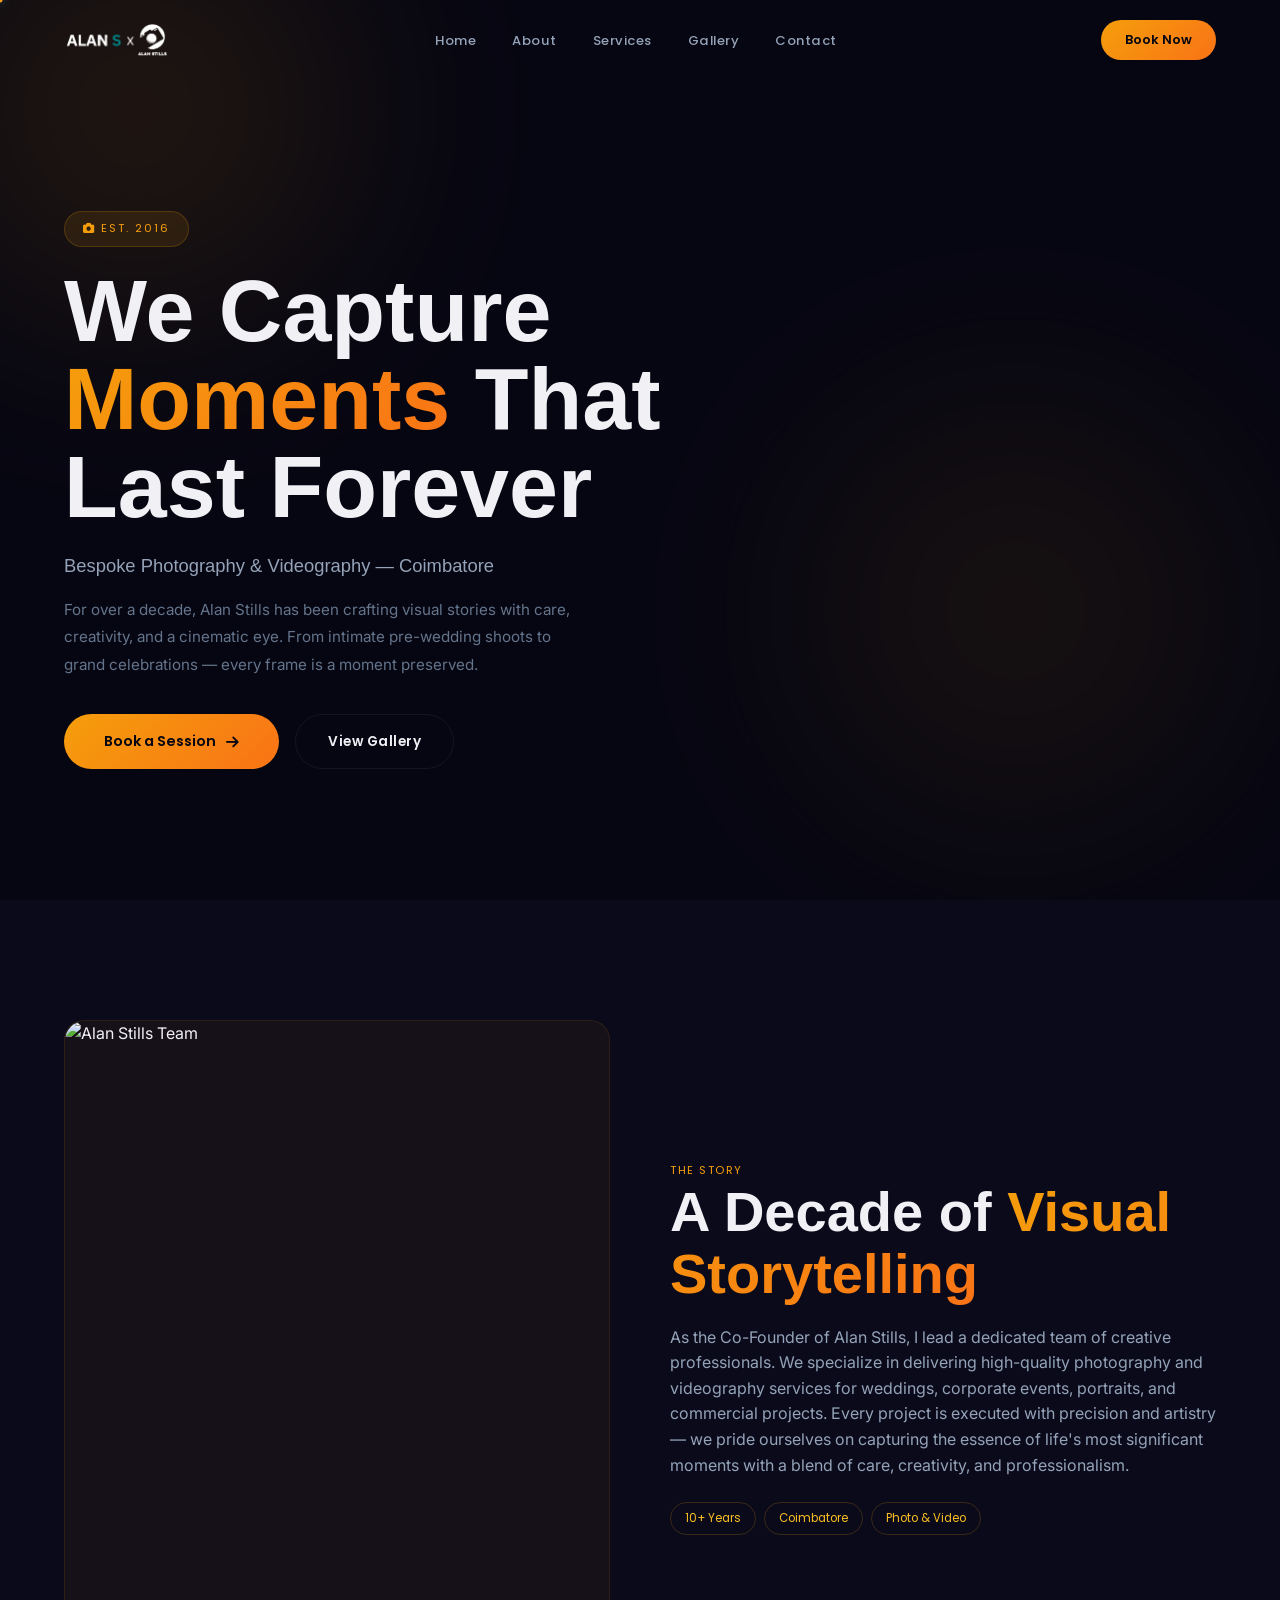
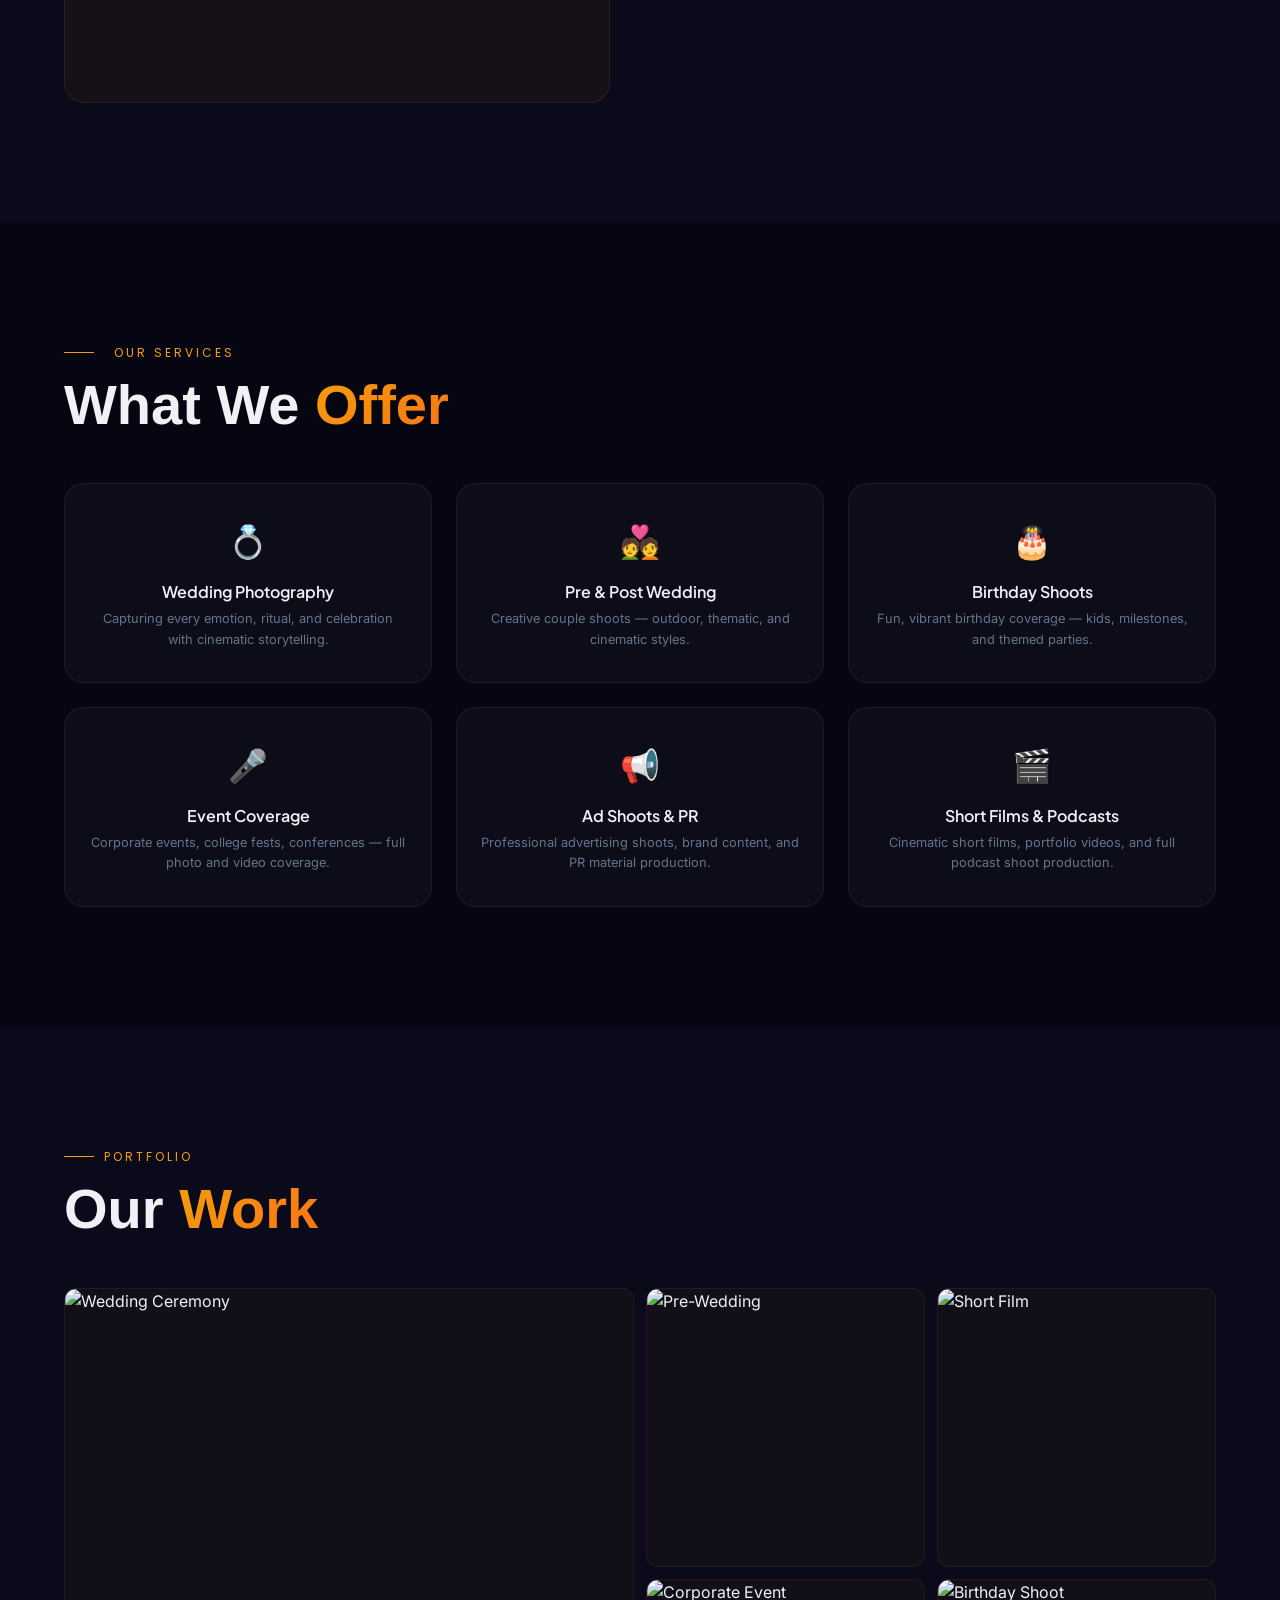
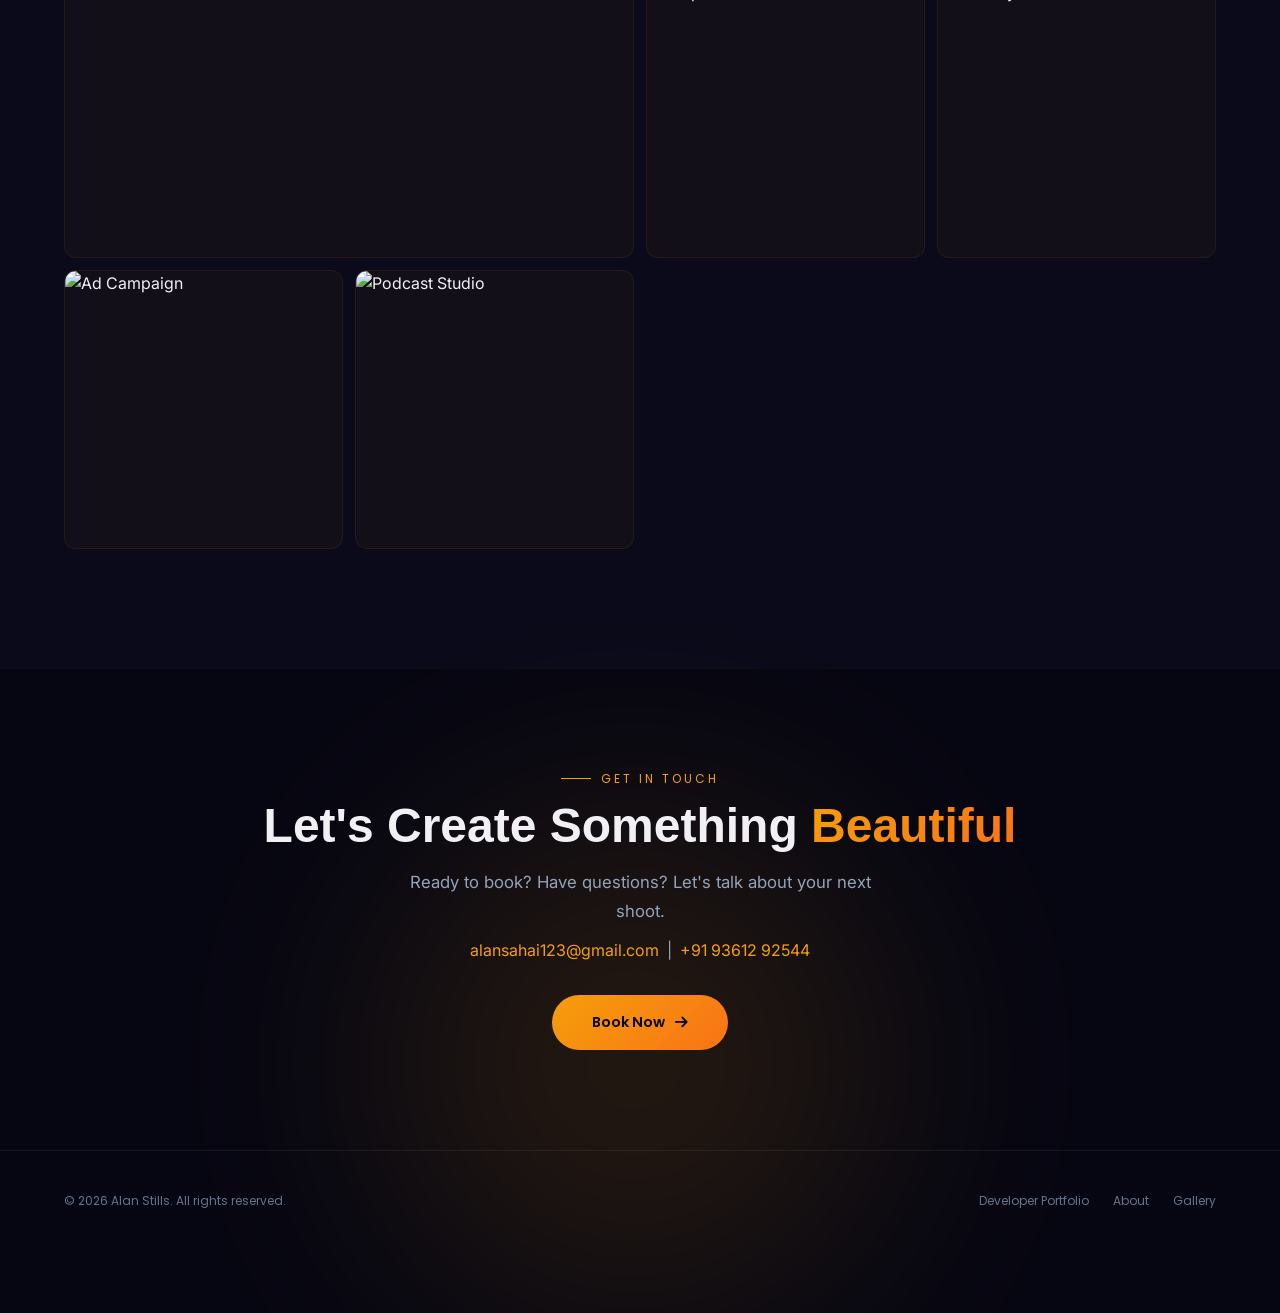
==== alanstills.html @ 4bff55bb "revamp first commit" ====
<!DOCTYPE html>
<html lang="en">

<head>
  <meta charset="UTF-8">
  <meta name="viewport" content="width=device-width, initial-scale=1.0">
  <title>Alan Stills — Photography & Videography</title>
  <meta name="description"
    content="Alan Stills — Bespoke photography and videography services. Weddings, events, commercial shoots, short films, and more.">
  <link rel="icon" href="assets/logo.png">
  <link rel="preconnect" href="https://fonts.googleapis.com">
  <link rel="preconnect" href="https://fonts.gstatic.com" crossorigin>
  <link
    href="https://fonts.googleapis.com/css2?family=Inter:wght@300;400;500;600;700&family=Poppins:wght@400;500;600;700&family=Plus+Jakarta+Sans:wght@400;500;600;700&display=swap"
    rel="stylesheet">
  <link href="https://api.fontshare.com/v2/css?f[]=clash-display@400,500,600,700&f[]=satoshi@400,500,700&display=swap"
    rel="stylesheet">
  <link rel="stylesheet" href="https://cdnjs.cloudflare.com/ajax/libs/font-awesome/6.5.1/css/all.min.css">
  <link rel="stylesheet" href="css/variables.css">
  <link rel="stylesheet" href="css/base.css">
  <link rel="stylesheet" href="css/navbar-hero.css">
  <link rel="stylesheet" href="css/sections-1.css">
  <link rel="stylesheet" href="css/sections-2.css">
  <link rel="stylesheet" href="css/responsive.css">
  <style>
    /* Alan Stills specific overrides */
    :root {
      --accent-1: #f59e0b;
      --accent-2: #f97316;
      --accent-3: #fbbf24;
      --accent-glow: rgba(245, 158, 11, 0.15);
    }

    .stills-hero {
      min-height: 100vh;
      display: flex;
      align-items: center;
      position: relative;
      overflow: hidden;
      padding-top: 80px;
    }

    .stills-hero-content {
      position: relative;
      z-index: 2;
      max-width: 700px;
    }

    .stills-hero-badge {
      font-family: var(--font-tag);
      font-size: 0.7rem;
      padding: 8px 18px;
      border-radius: var(--radius-xl);
      background: rgba(245, 158, 11, 0.1);
      color: var(--accent-warm);
      border: 1px solid rgba(245, 158, 11, 0.2);
      display: inline-block;
      margin-bottom: 20px;
      text-transform: uppercase;
      letter-spacing: 2px;
    }

    .stills-hero-title {
      font-family: var(--font-display);
      font-size: clamp(3rem, 7vw, 5.5rem);
      font-weight: 700;
      line-height: 1;
      margin-bottom: 20px;
    }

    .stills-hero-title .warm-gradient {
      background: linear-gradient(135deg, #f59e0b, #f97316);
      -webkit-background-clip: text;
      -webkit-text-fill-color: transparent;
      background-clip: text;
    }

    .stills-hero-sub {
      font-family: var(--font-heading);
      font-size: 1.15rem;
      color: var(--text-secondary);
      margin-bottom: 16px;
    }

    .stills-hero-desc {
      font-size: 0.95rem;
      color: var(--text-muted);
      max-width: 520px;
      line-height: 1.8;
      margin-bottom: 36px;
    }

    .stills-about {
      background: var(--bg-secondary);
    }

    .stills-about-grid {
      display: grid;
      grid-template-columns: 1fr 1fr;
      gap: 60px;
      align-items: center;
    }

    .stills-about-text .founder-tag {
      font-family: var(--font-tag);
      font-size: 0.7rem;
      color: var(--accent-warm);
      text-transform: uppercase;
      letter-spacing: 1.5px;
      margin-bottom: 8px;
    }

    .stills-about-img {
      aspect-ratio: 4/5;
      border-radius: var(--radius-lg);
      background: rgba(245, 158, 11, 0.05);
      border: 1px solid rgba(245, 158, 11, 0.1);
      display: flex;
      align-items: center;
      justify-content: center;
    }

    .stills-about-img .icon-placeholder {
      font-size: 4rem;
      opacity: 0.2;
    }

    .stills-services-grid {
      display: grid;
      grid-template-columns: repeat(3, 1fr);
      gap: 24px;
      margin-top: 48px;
    }

    .stills-service {
      padding: 32px 24px;
      border-radius: var(--radius-lg);
      background: var(--bg-glass);
      border: 1px solid var(--border-glass);
      text-align: center;
      transition: all var(--transition-mid);
    }

    .stills-service:hover {
      transform: translateY(-6px);
      border-color: rgba(245, 158, 11, 0.2);
      box-shadow: 0 0 30px rgba(245, 158, 11, 0.08);
    }

    .stills-service .s-icon {
      font-size: 2rem;
      margin-bottom: 16px;
    }

    .stills-service h3 {
      font-family: var(--font-subheading);
      font-size: 1rem;
      font-weight: 600;
      color: var(--text-primary);
      margin-bottom: 8px;
    }

    .stills-service p {
      font-size: 0.8rem;
      color: var(--text-muted);
      line-height: 1.6;
    }

    .stills-gallery {
      background: var(--bg-secondary);
    }

    .gallery-grid {
      display: grid;
      grid-template-columns: repeat(4, 1fr);
      gap: 12px;
      margin-top: 48px;
    }

    .gallery-item {
      aspect-ratio: 1;
      border-radius: var(--radius-md);
      background: rgba(245, 158, 11, 0.04);
      border: 1px solid rgba(245, 158, 11, 0.08);
      overflow: hidden;
      position: relative;
      cursor: pointer;
      transition: transform var(--transition-mid);
      display: flex;
      align-items: center;
      justify-content: center;
    }

    .gallery-item:hover {
      transform: scale(1.03);
    }

    .gallery-item:nth-child(1) {
      grid-column: span 2;
      grid-row: span 2;
    }

    .gallery-item .g-icon {
      font-size: 2rem;
      opacity: 0.15;
    }

    .gallery-item .g-overlay {
      position: absolute;
      inset: 0;
      background: linear-gradient(to top, rgba(0, 0, 0, 0.7), transparent);
      opacity: 0;
      transition: opacity var(--transition-mid);
      display: flex;
      align-items: flex-end;
      padding: 16px;
    }

    .gallery-item:hover .g-overlay {
      opacity: 1;
    }

    .gallery-item .g-overlay span {
      font-family: var(--font-tag);
      font-size: 0.75rem;
      color: #fff;
    }

    .stills-cta {
      text-align: center;
      padding: 100px 0;
      position: relative;
    }

    .stills-cta h2 {
      font-family: var(--font-display);
      font-size: clamp(2rem, 4vw, 3rem);
      margin-bottom: 16px;
    }

    .stills-cta p {
      max-width: 500px;
      margin: 0 auto 32px;
    }

    .btn-warm-lg {
      font-family: var(--font-tag);
      font-size: 0.9rem;
      font-weight: 600;
      padding: 16px 40px;
      background: linear-gradient(135deg, #f59e0b, #f97316);
      color: var(--bg-primary);
      border-radius: var(--radius-xl);
      display: inline-flex;
      align-items: center;
      gap: 10px;
      transition: all var(--transition-fast);
    }

    .btn-warm-lg:hover {
      transform: translateY(-3px);
      box-shadow: 0 0 40px rgba(245, 158, 11, 0.25);
      color: var(--bg-primary);
    }

    @media (max-width: 768px) {
      .stills-about-grid {
        grid-template-columns: 1fr;
      }

      .stills-services-grid {
        grid-template-columns: 1fr;
      }

      .gallery-grid {
        grid-template-columns: repeat(2, 1fr);
      }

      .gallery-item:nth-child(1) {
        grid-column: span 2;
      }
    }
  </style>
</head>

<body>
  <div class="cursor-dot" id="cursorDot"></div>
  <div class="cursor-ring" id="cursorRing"></div>

  <!-- Navbar -->
  <nav class="navbar" id="navbar">
    <div class="container">
      <a href="index.html" class="nav-logo"><img src="assets/logo.png" alt="Alan S"></a>
      <div class="nav-links" id="navLinks">
        <a href="index.html">Home</a>
        <a href="#about">About</a>
        <a href="#services">Services</a>
        <a href="#gallery">Gallery</a>
        <a href="#contact">Contact</a>
      </div>
      <a href="#contact" class="nav-cta" style="background:linear-gradient(135deg,#f59e0b,#f97316)">Book Now</a>
      <div class="nav-hamburger" id="navHamburger"><span></span><span></span><span></span></div>
    </div>
  </nav>

  <!-- Hero -->
  <section class="stills-hero">
    <div class="bg-glow bg-glow--warm" style="top:-10%;left:-5%;"></div>
    <div class="bg-glow bg-glow--warm" style="bottom:10%;right:5%;opacity:0.08;"></div>
    <div class="container">
      <div class="stills-hero-content reveal">
        <span class="stills-hero-badge"><i class="fa-solid fa-camera"></i> Est. 2016</span>
        <h1 class="stills-hero-title">We Capture <span class="warm-gradient">Moments</span> That Last Forever</h1>
        <p class="stills-hero-sub">Bespoke Photography & Videography — Coimbatore</p>
        <p class="stills-hero-desc">For over a decade, Alan Stills has been crafting visual stories with care,
          creativity, and a cinematic eye. From intimate pre-wedding shoots to grand celebrations — every frame is a
          moment preserved.</p>
        <div class="hero-btns">
          <a href="#contact" class="btn-warm-lg">Book a Session <i class="fa-solid fa-arrow-right"></i></a>
          <a href="#gallery" class="btn-outline">View Gallery</a>
        </div>
      </div>
    </div>
  </section>

  <!-- About -->
  <section class="stills-about section" id="about">
    <div class="container">
      <div class="stills-about-grid">
        <div class="reveal-left">
          <div class="stills-about-img"><img src="assets/stills-about.jpg" alt="Alan Stills Team"
              style="width:100%;height:100%;object-fit:cover;border-radius:var(--radius-lg);"></div>
        </div>
        <div class="stills-about-text reveal-right">
          <span class="founder-tag">The Story</span>
          <h2 class="section-title" style="color:var(--text-primary)">A Decade of <span
              style="background:linear-gradient(135deg,#f59e0b,#f97316);-webkit-background-clip:text;-webkit-text-fill-color:transparent;background-clip:text;">Visual
              Storytelling</span></h2>
          <p class="bio">As the Co-Founder of Alan Stills, I lead a dedicated team of creative professionals. We
            specialize in delivering high-quality photography and videography services for weddings, corporate events,
            portraits, and commercial projects. Every project is executed with precision and artistry — we pride
            ourselves on capturing the essence of life's most significant moments with a blend of care, creativity, and
            professionalism.</p>
          <div class="about-tags" style="margin-top:24px">
            <span class="about-tag" style="border-color:rgba(245,158,11,0.2);color:#fbbf24">10+ Years</span>
            <span class="about-tag" style="border-color:rgba(245,158,11,0.2);color:#fbbf24">Coimbatore</span>
            <span class="about-tag" style="border-color:rgba(245,158,11,0.2);color:#fbbf24">Photo & Video</span>
          </div>
        </div>
      </div>
    </div>
  </section>

  <!-- Services -->
  <section class="section" id="services">
    <div class="container">
      <span class="section-label reveal" style="color:#f59e0b"><span style="background:#f59e0b" class="line"></span>Our
        Services</span>
      <h2 class="section-title reveal">What We <span
          style="background:linear-gradient(135deg,#f59e0b,#f97316);-webkit-background-clip:text;-webkit-text-fill-color:transparent;background-clip:text;">Offer</span>
      </h2>
      <div class="stills-services-grid">
        <div class="stills-service reveal stagger-1">
          <div class="s-icon">💍</div>
          <h3>Wedding Photography</h3>
          <p>Capturing every emotion, ritual, and celebration with cinematic storytelling.</p>
        </div>
        <div class="stills-service reveal stagger-2">
          <div class="s-icon">💑</div>
          <h3>Pre & Post Wedding</h3>
          <p>Creative couple shoots — outdoor, thematic, and cinematic styles.</p>
        </div>
        <div class="stills-service reveal stagger-3">
          <div class="s-icon">🎂</div>
          <h3>Birthday Shoots</h3>
          <p>Fun, vibrant birthday coverage — kids, milestones, and themed parties.</p>
        </div>
        <div class="stills-service reveal stagger-4">
          <div class="s-icon">🎤</div>
          <h3>Event Coverage</h3>
          <p>Corporate events, college fests, conferences — full photo and video coverage.</p>
        </div>
        <div class="stills-service reveal stagger-5">
          <div class="s-icon">📢</div>
          <h3>Ad Shoots & PR</h3>
          <p>Professional advertising shoots, brand content, and PR material production.</p>
        </div>
        <div class="stills-service reveal stagger-6">
          <div class="s-icon">🎬</div>
          <h3>Short Films & Podcasts</h3>
          <p>Cinematic short films, portfolio videos, and full podcast shoot production.</p>
        </div>
      </div>
    </div>
  </section>

  <!-- Gallery -->
  <section class="stills-gallery section" id="gallery">
    <div class="container">
      <span class="section-label reveal" style="color:#f59e0b">Portfolio</span>
      <h2 class="section-title reveal">Our <span
          style="background:linear-gradient(135deg,#f59e0b,#f97316);-webkit-background-clip:text;-webkit-text-fill-color:transparent;background-clip:text;">Work</span>
      </h2>
      <div class="gallery-grid">
        <div class="gallery-item reveal-scale stagger-1"><img src="assets/gallery-1.jpg" alt="Wedding Ceremony"
            style="width:100%;height:100%;object-fit:cover;">
          <div class="g-overlay"><span>Wedding Ceremony</span></div>
        </div>
        <div class="gallery-item reveal-scale stagger-2"><img src="assets/gallery-2.jpg" alt="Pre-Wedding"
            style="width:100%;height:100%;object-fit:cover;">
          <div class="g-overlay"><span>Pre-Wedding</span></div>
        </div>
        <div class="gallery-item reveal-scale stagger-3"><img src="assets/gallery-3.jpg" alt="Short Film"
            style="width:100%;height:100%;object-fit:cover;">
          <div class="g-overlay"><span>Short Film</span></div>
        </div>
        <div class="gallery-item reveal-scale stagger-4"><img src="assets/gallery-4.jpg" alt="Corporate Event"
            style="width:100%;height:100%;object-fit:cover;">
          <div class="g-overlay"><span>Corporate Event</span></div>
        </div>
        <div class="gallery-item reveal-scale stagger-5"><img src="assets/gallery-5.jpg" alt="Birthday Shoot"
            style="width:100%;height:100%;object-fit:cover;">
          <div class="g-overlay"><span>Birthday Shoot</span></div>
        </div>
        <div class="gallery-item reveal-scale stagger-1"><img src="assets/gallery-6.jpg" alt="Ad Campaign"
            style="width:100%;height:100%;object-fit:cover;">
          <div class="g-overlay"><span>Ad Campaign</span></div>
        </div>
        <div class="gallery-item reveal-scale stagger-2"><img src="assets/gallery-7.jpg" alt="Podcast Studio"
            style="width:100%;height:100%;object-fit:cover;">
          <div class="g-overlay"><span>Podcast Studio</span></div>
        </div>
      </div>
    </div>
  </section>

  <!-- Contact / CTA -->
  <section class="stills-cta section" id="contact">
    <div class="bg-glow bg-glow--warm" style="top:30%;left:30%;width:500px;height:500px;"></div>
    <div class="container">
      <span class="section-label reveal" style="color:#f59e0b;justify-content:center">Get In Touch</span>
      <h2 class="reveal" style="color:var(--text-primary)">Let's Create Something <span
          style="background:linear-gradient(135deg,#f59e0b,#f97316);-webkit-background-clip:text;-webkit-text-fill-color:transparent;background-clip:text;">Beautiful</span>
      </h2>
      <p class="section-subtitle reveal" style="margin:0 auto 12px;text-align:center">Ready to book? Have questions?
        Let's talk about your next shoot.</p>
      <p class="reveal" style="margin-bottom:32px;text-align:center"><a href="mailto:alansahai123@gmail.com"
          style="color:#f59e0b">alansahai123@gmail.com</a> &nbsp;|&nbsp; <a href="tel:+919361292544"
          style="color:#f59e0b">+91 93612 92544</a></p>
      <div class="reveal"><a href="mailto:alansahai123@gmail.com" class="btn-warm-lg">Book Now <i
            class="fa-solid fa-arrow-right"></i></a></div>
    </div>
  </section>

  <!-- Footer -->
  <footer class="footer">
    <div class="container">
      <p>&copy; 2026 Alan Stills. All rights reserved.</p>
      <div class="footer-links">
        <a href="index.html">Developer Portfolio</a>
        <a href="#about">About</a>
        <a href="#gallery">Gallery</a>
      </div>
    </div>
  </footer>

  <script src="js/main.js"></script>
</body>

</html>
---- css/variables.css ----
/* ===== DESIGN TOKENS ===== */
:root {
  --bg-primary: #060612;
  --bg-secondary: #0a0a1a;
  --bg-card: rgba(15, 15, 35, 0.6);
  --bg-glass: rgba(255, 255, 255, 0.03);
  --border-glass: rgba(255, 255, 255, 0.06);
  --accent-1: #38bdf8;
  --accent-2: #0ea5e9;
  --accent-3: #7dd3fc;
  --accent-glow: rgba(56, 189, 248, 0.15);
  --accent-warm: #f59e0b;
  --accent-warm-2: #f97316;
  --text-primary: #f0f0f5;
  --text-secondary: #94a3b8;
  --text-muted: #64748b;
  --font-display: 'Clash Display', sans-serif;
  --font-heading: 'Satoshi', sans-serif;
  --font-subheading: 'Plus Jakarta Sans', sans-serif;
  --font-body: 'Inter', sans-serif;
  --font-tag: 'Poppins', sans-serif;
  --font-accent: 'Aktiv Grotesk', sans-serif;
  --ease-out-expo: cubic-bezier(0.16, 1, 0.3, 1);
  --ease-spring: cubic-bezier(0.34, 1.56, 0.64, 1);
  --transition-fast: 0.2s var(--ease-out-expo);
  --transition-mid: 0.4s var(--ease-out-expo);
  --transition-slow: 0.7s var(--ease-out-expo);
  --radius-sm: 8px;
  --radius-md: 12px;
  --radius-lg: 20px;
  --radius-xl: 28px;
  --shadow-glow: 0 0 30px rgba(56, 189, 248, 0.1);
  --shadow-card: 0 8px 32px rgba(0, 0, 0, 0.3);
}
---- css/base.css ----
/* ===== RESET & BASE ===== */
*,
*::before,
*::after {
    margin: 0;
    padding: 0;
    box-sizing: border-box;
}

html {
    scroll-behavior: smooth;
    font-size: 16px;
    -webkit-font-smoothing: antialiased;
    -moz-osx-font-smoothing: grayscale;
}

body {
    font-family: var(--font-body);
    background: var(--bg-primary);
    color: var(--text-primary);
    line-height: 1.6;
    overflow-x: hidden;
}

a {
    text-decoration: none;
    color: inherit;
    transition: color var(--transition-fast);
}

a:hover {
    color: var(--accent-1);
}

ul,
ol {
    list-style: none;
}

img {
    max-width: 100%;
    display: block;
}

button {
    cursor: pointer;
    border: none;
    background: none;
    font-family: inherit;
    color: inherit;
}

h1,
h2,
h3,
h4,
h5,
h6 {
    line-height: 1.1;
    font-weight: 700;
}

h1 {
    font-family: var(--font-display);
}

h2 {
    font-family: var(--font-heading);
}

h3,
h4 {
    font-family: var(--font-subheading);
}

p {
    font-family: var(--font-body);
    color: var(--text-secondary);
}

::selection {
    background: var(--accent-1);
    color: var(--bg-primary);
}

::-webkit-scrollbar {
    width: 6px;
}

::-webkit-scrollbar-track {
    background: var(--bg-primary);
}

::-webkit-scrollbar-thumb {
    background: var(--accent-2);
    border-radius: 3px;
}

/* ===== UTILITY ===== */
.container {
    width: 90%;
    max-width: 1280px;
    margin: 0 auto;
}

.section {
    padding: 120px 0;
    position: relative;
}

.section-label {
    font-family: var(--font-tag);
    font-size: 0.75rem;
    text-transform: uppercase;
    letter-spacing: 3px;
    color: var(--accent-1);
    margin-bottom: 12px;
    display: flex;
    align-items: center;
    gap: 10px;
}

.section-label::before {
    content: '';
    width: 30px;
    height: 1px;
    background: var(--accent-1);
}

.section-title {
    font-family: var(--font-display);
    font-size: clamp(2rem, 5vw, 3.5rem);
    color: var(--text-primary);
    margin-bottom: 20px;
}

.section-subtitle {
    font-family: var(--font-body);
    font-size: 1.05rem;
    color: var(--text-secondary);
    max-width: 560px;
    line-height: 1.7;
}

.glass {
    background: var(--bg-glass);
    border: 1px solid var(--border-glass);
    backdrop-filter: blur(12px);
    -webkit-backdrop-filter: blur(12px);
    border-radius: var(--radius-lg);
}

.gradient-text {
    background: linear-gradient(135deg, var(--accent-1), var(--accent-3));
    -webkit-background-clip: text;
    -webkit-text-fill-color: transparent;
    background-clip: text;
}

.btn-primary {
    font-family: var(--font-tag);
    font-size: 0.85rem;
    font-weight: 600;
    padding: 14px 32px;
    background: linear-gradient(135deg, var(--accent-2), var(--accent-1));
    color: var(--bg-primary);
    border-radius: var(--radius-xl);
    letter-spacing: 0.5px;
    transition: transform var(--transition-fast), box-shadow var(--transition-fast);
    display: inline-flex;
    align-items: center;
    gap: 8px;
}

.btn-primary:hover {
    transform: translateY(-2px);
    box-shadow: var(--shadow-glow);
    color: var(--bg-primary);
}

.btn-outline {
    font-family: var(--font-tag);
    font-size: 0.85rem;
    font-weight: 600;
    padding: 14px 32px;
    border: 1px solid var(--border-glass);
    color: var(--text-primary);
    border-radius: var(--radius-xl);
    letter-spacing: 0.5px;
    transition: all var(--transition-fast);
    display: inline-flex;
    align-items: center;
    gap: 8px;
}

.btn-outline:hover {
    border-color: var(--accent-1);
    color: var(--accent-1);
    transform: translateY(-2px);
}

/* ===== REVEAL ANIMATIONS ===== */
.reveal {
    opacity: 0;
    transform: translateY(40px);
    transition: opacity 0.8s var(--ease-out-expo), transform 0.8s var(--ease-out-expo);
}

.reveal.active {
    opacity: 1;
    transform: translateY(0);
}

.reveal-left {
    opacity: 0;
    transform: translateX(-40px);
    transition: opacity 0.8s var(--ease-out-expo), transform 0.8s var(--ease-out-expo);
}

.reveal-left.active {
    opacity: 1;
    transform: translateX(0);
}

.reveal-right {
    opacity: 0;
    transform: translateX(40px);
    transition: opacity 0.8s var(--ease-out-expo), transform 0.8s var(--ease-out-expo);
}

.reveal-right.active {
    opacity: 1;
    transform: translateX(0);
}

.reveal-scale {
    opacity: 0;
    transform: scale(0.9);
    transition: opacity 0.8s var(--ease-out-expo), transform 0.8s var(--ease-out-expo);
}

.reveal-scale.active {
    opacity: 1;
    transform: scale(1);
}

.stagger-1 {
    transition-delay: 0.1s;
}

.stagger-2 {
    transition-delay: 0.2s;
}

.stagger-3 {
    transition-delay: 0.3s;
}

.stagger-4 {
    transition-delay: 0.4s;
}

.stagger-5 {
    transition-delay: 0.5s;
}

.stagger-6 {
    transition-delay: 0.6s;
}

/* ===== AMBIENT BG ===== */
.bg-glow {
    position: absolute;
    width: 400px;
    height: 400px;
    border-radius: 50%;
    filter: blur(120px);
    opacity: 0.12;
    pointer-events: none;
    z-index: 0;
}

.bg-glow--blue {
    background: var(--accent-1);
}

.bg-glow--purple {
    background: #8b5cf6;
}

.bg-glow--warm {
    background: var(--accent-warm);
}
---- css/navbar-hero.css ----
/* ===== NAVBAR ===== */
.navbar {
    position: fixed;
    top: 0;
    left: 0;
    width: 100%;
    z-index: 1000;
    padding: 20px 0;
    transition: all var(--transition-mid);
}

.navbar.scrolled {
    padding: 12px 0;
    background: rgba(6, 6, 18, 0.85);
    backdrop-filter: blur(20px);
    border-bottom: 1px solid var(--border-glass);
}

.navbar .container {
    display: flex;
    align-items: center;
    justify-content: space-between;
}

.nav-logo img {
    height: 36px;
    transition: transform var(--transition-fast);
}

.nav-logo:hover img {
    transform: scale(1.05);
}

.nav-links {
    display: flex;
    align-items: center;
    gap: 36px;
}

.nav-links a {
    font-family: var(--font-tag);
    font-size: 0.82rem;
    font-weight: 500;
    letter-spacing: 0.5px;
    color: var(--text-secondary);
    transition: color var(--transition-fast);
    position: relative;
}

.nav-links a::after {
    content: '';
    position: absolute;
    bottom: -4px;
    left: 0;
    width: 0;
    height: 2px;
    background: var(--accent-1);
    border-radius: 1px;
    transition: width var(--transition-mid);
}

.nav-links a:hover,
.nav-links a.active {
    color: var(--text-primary);
}

.nav-links a:hover::after,
.nav-links a.active::after {
    width: 100%;
}

.nav-cta {
    font-family: var(--font-tag);
    font-size: 0.8rem;
    font-weight: 600;
    padding: 10px 24px;
    background: linear-gradient(135deg, var(--accent-2), var(--accent-1));
    color: var(--bg-primary);
    border-radius: var(--radius-xl);
    transition: transform var(--transition-fast), box-shadow var(--transition-fast);
}

.nav-cta:hover {
    transform: translateY(-2px);
    box-shadow: var(--shadow-glow);
    color: var(--bg-primary);
}

.nav-hamburger {
    display: none;
    flex-direction: column;
    gap: 5px;
    cursor: pointer;
    z-index: 1001;
}

.nav-hamburger span {
    width: 24px;
    height: 2px;
    background: var(--text-primary);
    border-radius: 2px;
    transition: all var(--transition-fast);
}

.nav-hamburger.active span:nth-child(1) {
    transform: rotate(45deg) translate(5px, 5px);
}

.nav-hamburger.active span:nth-child(2) {
    opacity: 0;
}

.nav-hamburger.active span:nth-child(3) {
    transform: rotate(-45deg) translate(5px, -5px);
}

/* ===== HERO ===== */
.hero {
    min-height: 100vh;
    display: flex;
    align-items: center;
    position: relative;
    overflow: hidden;
    padding-top: 80px;
}

.hero-content {
    position: relative;
    z-index: 2;
    max-width: 800px;
}

.hero-greeting {
    font-family: var(--font-tag);
    font-size: 0.85rem;
    font-weight: 500;
    color: var(--accent-1);
    letter-spacing: 2px;
    text-transform: uppercase;
    margin-bottom: 16px;
    display: flex;
    align-items: center;
    gap: 10px;
}

.hero-greeting .line {
    width: 40px;
    height: 1px;
    background: var(--accent-1);
}

.hero-name {
    font-family: var(--font-display);
    font-size: clamp(3rem, 8vw, 6rem);
    font-weight: 700;
    line-height: 1;
    margin-bottom: 8px;
    letter-spacing: -2px;
}

.hero-name .first {
    color: var(--text-primary);
}

.hero-name .last {
    background: linear-gradient(135deg, var(--accent-1), var(--accent-3));
    -webkit-background-clip: text;
    -webkit-text-fill-color: transparent;
    background-clip: text;
}

.hero-roles {
    font-family: var(--font-heading);
    font-size: clamp(1.1rem, 2.5vw, 1.5rem);
    color: var(--text-secondary);
    margin-bottom: 24px;
    min-height: 40px;
}

.hero-roles .typed-cursor {
    color: var(--accent-1);
}

.hero-desc {
    font-family: var(--font-body);
    font-size: 1rem;
    color: var(--text-muted);
    max-width: 520px;
    line-height: 1.8;
    margin-bottom: 36px;
}

.hero-btns {
    display: flex;
    gap: 16px;
    flex-wrap: wrap;
}

.hero-stats {
    display: flex;
    gap: 48px;
    margin-top: 60px;
}

.hero-stat {
    text-align: left;
}

.hero-stat-num {
    font-family: var(--font-display);
    font-size: 2.2rem;
    font-weight: 700;
    color: var(--accent-1);
}

.hero-stat-label {
    font-family: var(--font-tag);
    font-size: 0.72rem;
    color: var(--text-muted);
    text-transform: uppercase;
    letter-spacing: 1.5px;
    margin-top: 4px;
}

.hero-visual {
    position: absolute;
    right: -5%;
    top: 50%;
    transform: translateY(-50%);
    width: 500px;
    height: 500px;
    z-index: 1;
}

.hero-shape {
    position: absolute;
    border-radius: 50%;
    border: 1px solid var(--border-glass);
}

.hero-shape-1 {
    width: 400px;
    height: 400px;
    top: 50px;
    left: 50px;
    animation: float 8s ease-in-out infinite;
}

.hero-shape-2 {
    width: 300px;
    height: 300px;
    top: 100px;
    left: 100px;
    animation: float 6s ease-in-out infinite reverse;
    border-color: rgba(56, 189, 248, 0.1);
}

.hero-shape-3 {
    width: 200px;
    height: 200px;
    top: 150px;
    left: 150px;
    background: var(--accent-glow);
    animation: pulse-glow 4s ease-in-out infinite;
}

.hero-dot {
    position: absolute;
    width: 6px;
    height: 6px;
    border-radius: 50%;
    background: var(--accent-1);
}

.hero-dot:nth-child(4) {
    top: 20%;
    left: 10%;
    animation: float 5s ease-in-out infinite;
}

.hero-dot:nth-child(5) {
    top: 70%;
    left: 80%;
    animation: float 7s ease-in-out infinite 1s;
}

.hero-dot:nth-child(6) {
    top: 40%;
    left: 90%;
    animation: float 6s ease-in-out infinite 0.5s;
}

.hero-scroll {
    position: absolute;
    bottom: 40px;
    left: 50%;
    transform: translateX(-50%);
    display: flex;
    flex-direction: column;
    align-items: center;
    gap: 8px;
    z-index: 2;
}

.hero-scroll span {
    font-family: var(--font-tag);
    font-size: 0.7rem;
    color: var(--text-muted);
    letter-spacing: 2px;
    text-transform: uppercase;
}

.hero-scroll-line {
    width: 1px;
    height: 40px;
    background: linear-gradient(to bottom, var(--accent-1), transparent);
    animation: scroll-line 2s ease-in-out infinite;
}

@keyframes float {

    0%,
    100% {
        transform: translateY(0);
    }

    50% {
        transform: translateY(-20px);
    }
}

@keyframes pulse-glow {

    0%,
    100% {
        opacity: 0.3;
        transform: scale(1);
    }

    50% {
        opacity: 0.6;
        transform: scale(1.05);
    }
}

@keyframes scroll-line {
    0% {
        opacity: 0;
        transform: scaleY(0);
        transform-origin: top;
    }

    50% {
        opacity: 1;
        transform: scaleY(1);
        transform-origin: top;
    }

    51% {
        transform-origin: bottom;
    }

    100% {
        opacity: 0;
        transform: scaleY(0);
        transform-origin: bottom;
    }
}
---- css/sections-1.css ----
/* ===== ABOUT ===== */
.about { background: var(--bg-secondary); }
.about-grid { display: grid; grid-template-columns: 1fr 1fr; gap: 60px; align-items: center; }
.about-image { position: relative; }
.about-image-wrapper { position: relative; width: 100%; aspect-ratio: 4/5; border-radius: var(--radius-lg); overflow: hidden; background: linear-gradient(135deg, var(--accent-glow), transparent); border: 1px solid var(--border-glass); display: flex; align-items: center; justify-content: center; }
.about-image-wrapper .abstract-bg { width: 100%; height: 100%; background: radial-gradient(circle at 30% 40%, rgba(56,189,248,0.15), transparent 50%), radial-gradient(circle at 70% 60%, rgba(139,92,246,0.1), transparent 50%); }
.about-image-wrapper .abstract-shape { position: absolute; border-radius: 50%; }
.about-image-wrapper .abstract-shape:nth-child(1) { width: 120px; height: 120px; background: rgba(56,189,248,0.08); top: 20%; left: 15%; animation: float 7s ease-in-out infinite; }
.about-image-wrapper .abstract-shape:nth-child(2) { width: 80px; height: 80px; background: rgba(139,92,246,0.08); top: 50%; right: 20%; animation: float 5s ease-in-out infinite 1s; }
.about-image-wrapper .abstract-shape:nth-child(3) { width: 60px; height: 60px; background: rgba(56,189,248,0.12); bottom: 20%; left: 30%; animation: float 6s ease-in-out infinite 0.5s; }
.about-exp-badge { position: absolute; bottom: -15px; right: -15px; padding: 16px 24px; background: linear-gradient(135deg, var(--accent-2), var(--accent-1)); border-radius: var(--radius-md); z-index: 2; }
.about-exp-badge .num { font-family: var(--font-display); font-size: 1.8rem; font-weight: 700; color: var(--bg-primary); }
.about-exp-badge .label { font-family: var(--font-tag); font-size: 0.65rem; color: rgba(6,6,18,0.7); text-transform: uppercase; letter-spacing: 1px; }
.about-text h2 { margin-bottom: 20px; }
.about-text .bio { margin-bottom: 28px; font-size: 0.95rem; line-height: 1.8; }
.about-tags { display: flex; flex-wrap: wrap; gap: 8px; margin-bottom: 32px; }
.about-tag { font-family: var(--font-tag); font-size: 0.72rem; padding: 6px 14px; border: 1px solid var(--border-glass); border-radius: var(--radius-xl); color: var(--text-secondary); transition: all var(--transition-fast); }
.about-tag:hover { border-color: var(--accent-1); color: var(--accent-1); }
.about-info { display: grid; grid-template-columns: 1fr 1fr; gap: 16px; margin-bottom: 32px; }
.about-info-item { display: flex; align-items: center; gap: 10px; }
.about-info-item .icon { width: 36px; height: 36px; border-radius: var(--radius-sm); background: var(--accent-glow); display: flex; align-items: center; justify-content: center; color: var(--accent-1); font-size: 0.9rem; }
.about-info-item .details .label { font-family: var(--font-tag); font-size: 0.65rem; text-transform: uppercase; letter-spacing: 1px; color: var(--text-muted); }
.about-info-item .details .value { font-family: var(--font-subheading); font-size: 0.85rem; color: var(--text-primary); }

/* ===== SERVICES ===== */
.services-grid { display: grid; grid-template-columns: repeat(3, 1fr); gap: 24px; margin-top: 48px; }
.service-card { padding: 36px 28px; border-radius: var(--radius-lg); background: var(--bg-glass); border: 1px solid var(--border-glass); transition: all var(--transition-mid); position: relative; overflow: hidden; }
.service-card::before { content: ''; position: absolute; top: 0; left: 0; right: 0; height: 2px; background: linear-gradient(90deg, transparent, var(--accent-1), transparent); opacity: 0; transition: opacity var(--transition-mid); }
.service-card:hover { transform: translateY(-6px); border-color: rgba(56,189,248,0.15); box-shadow: var(--shadow-glow); }
.service-card:hover::before { opacity: 1; }
.service-icon { width: 52px; height: 52px; border-radius: var(--radius-md); background: var(--accent-glow); display: flex; align-items: center; justify-content: center; font-size: 1.4rem; margin-bottom: 20px; color: var(--accent-1); }
.service-card h3 { font-family: var(--font-subheading); font-size: 1.1rem; font-weight: 600; color: var(--text-primary); margin-bottom: 12px; }
.service-card p { font-size: 0.85rem; line-height: 1.7; color: var(--text-muted); }
.service-card .service-tags { display: flex; flex-wrap: wrap; gap: 6px; margin-top: 16px; }
.service-card .service-tags span { font-family: var(--font-tag); font-size: 0.65rem; padding: 4px 10px; border-radius: var(--radius-xl); background: rgba(56,189,248,0.06); color: var(--accent-3); }

/* ===== EXPERIENCE ===== */
.experience { background: var(--bg-secondary); }
.timeline { position: relative; margin-top: 48px; padding-left: 40px; }
.timeline::before { content: ''; position: absolute; left: 14px; top: 0; bottom: 0; width: 1px; background: linear-gradient(to bottom, var(--accent-1), var(--border-glass), transparent); }
.timeline-item { position: relative; margin-bottom: 40px; padding: 28px; border-radius: var(--radius-lg); background: var(--bg-glass); border: 1px solid var(--border-glass); transition: all var(--transition-mid); }
.timeline-item:hover { border-color: rgba(56,189,248,0.15); transform: translateX(6px); }
.timeline-item::before { content: ''; position: absolute; left: -33px; top: 34px; width: 10px; height: 10px; border-radius: 50%; background: var(--accent-1); border: 2px solid var(--bg-primary); z-index: 1; }
.timeline-item .role { font-family: var(--font-subheading); font-size: 1.05rem; font-weight: 600; color: var(--text-primary); }
.timeline-item .org { font-family: var(--font-tag); font-size: 0.8rem; color: var(--accent-1); margin-top: 4px; }
.timeline-item .period { font-family: var(--font-tag); font-size: 0.7rem; color: var(--text-muted); margin-top: 4px; text-transform: uppercase; letter-spacing: 1px; }
.timeline-item .desc { font-size: 0.85rem; color: var(--text-secondary); margin-top: 12px; line-height: 1.7; }
---- css/sections-2.css ----
/* ===== PROJECTS ===== */
.projects-tabs {
    display: flex;
    gap: 8px;
    margin-top: 32px;
    margin-bottom: 36px;
    flex-wrap: wrap;
}

.projects-tabs button {
    font-family: var(--font-tag);
    font-size: 0.75rem;
    padding: 8px 20px;
    border-radius: var(--radius-xl);
    border: 1px solid var(--border-glass);
    color: var(--text-secondary);
    transition: all var(--transition-fast);
    text-transform: uppercase;
    letter-spacing: 1px;
}

.projects-tabs button.active,
.projects-tabs button:hover {
    background: var(--accent-1);
    color: var(--bg-primary);
    border-color: var(--accent-1);
}

.projects-grid {
    display: grid;
    grid-template-columns: repeat(2, 1fr);
    gap: 24px;
}

.project-card {
    border-radius: var(--radius-lg);
    background: var(--bg-glass);
    border: 1px solid var(--border-glass);
    overflow: hidden;
    transition: all var(--transition-mid);
    cursor: pointer;
}

/* ===== PROJECT MODAL ===== */
.project-modal-overlay {
    position: fixed;
    inset: 0;
    background: rgba(0, 0, 0, 0.75);
    backdrop-filter: blur(8px);
    -webkit-backdrop-filter: blur(8px);
    z-index: 10000;
    display: flex;
    align-items: center;
    justify-content: center;
    padding: 40px 20px;
    opacity: 0;
    visibility: hidden;
    transition: opacity 0.4s var(--ease-out-expo), visibility 0.4s;
}
.project-modal-overlay.active {
    opacity: 1;
    visibility: visible;
}
.project-modal {
    background: var(--bg-secondary);
    border: 1px solid var(--border-glass);
    border-radius: var(--radius-xl);
    max-width: 720px;
    width: 100%;
    max-height: 85vh;
    overflow-y: auto;
    position: relative;
    transform: translateY(30px) scale(0.95);
    transition: transform 0.5s var(--ease-out-expo);
    scrollbar-width: thin;
    scrollbar-color: var(--accent-2) transparent;
}
.project-modal-overlay.active .project-modal {
    transform: translateY(0) scale(1);
}
.project-modal::-webkit-scrollbar { width: 4px; }
.project-modal::-webkit-scrollbar-thumb { background: var(--accent-2); border-radius: 2px; }
.project-modal-close {
    position: sticky;
    top: 0;
    display: flex;
    justify-content: flex-end;
    padding: 16px 20px 0;
    z-index: 2;
    background: linear-gradient(to bottom, var(--bg-secondary) 60%, transparent);
}
.project-modal-close button {
    width: 40px;
    height: 40px;
    border-radius: 50%;
    border: 1px solid var(--border-glass);
    background: var(--bg-card);
    color: var(--text-secondary);
    font-size: 1.1rem;
    display: flex;
    align-items: center;
    justify-content: center;
    transition: all var(--transition-fast);
    cursor: pointer;
}
.project-modal-close button:hover {
    border-color: var(--accent-1);
    color: var(--accent-1);
    transform: rotate(90deg);
}
.project-modal-image {
    width: 100%;
    aspect-ratio: 16/9;
    overflow: hidden;
    margin: 0 20px;
    width: calc(100% - 40px);
    border-radius: var(--radius-md);
    background: var(--bg-glass);
    border: 1px solid var(--border-glass);
}
.project-modal-image img {
    width: 100%;
    height: 100%;
    object-fit: cover;
}
.project-modal-content {
    padding: 24px 28px 32px;
}
.project-modal-num {
    font-family: var(--font-display);
    font-size: 0.8rem;
    font-weight: 700;
    color: var(--accent-1);
    text-transform: uppercase;
    letter-spacing: 2px;
    margin-bottom: 8px;
}
.project-modal-content h2 {
    font-family: var(--font-display);
    font-size: 1.6rem;
    color: var(--text-primary);
    margin-bottom: 16px;
    line-height: 1.3;
}
.project-modal-content .modal-desc {
    font-family: var(--font-body);
    font-size: 0.9rem;
    color: var(--text-secondary);
    line-height: 1.85;
    margin-bottom: 24px;
}
.project-modal-tech {
    display: flex;
    flex-wrap: wrap;
    gap: 8px;
    margin-bottom: 24px;
}
.project-modal-tech span {
    font-family: var(--font-tag);
    font-size: 0.7rem;
    padding: 6px 14px;
    border-radius: var(--radius-xl);
    background: rgba(56, 189, 248, 0.08);
    color: var(--accent-3);
    border: 1px solid rgba(56, 189, 248, 0.1);
}
.project-modal-link {
    display: inline-flex;
    align-items: center;
    gap: 8px;
    font-family: var(--font-tag);
    font-size: 0.8rem;
    font-weight: 600;
    color: var(--accent-1);
    padding: 10px 24px;
    border: 1px solid rgba(56, 189, 248, 0.2);
    border-radius: var(--radius-xl);
    transition: all var(--transition-fast);
}
.project-modal-link:hover {
    background: rgba(56, 189, 248, 0.08);
    color: var(--accent-1);
    transform: translateY(-2px);
}
@media (max-width: 768px) {
    .project-modal { max-height: 90vh; border-radius: var(--radius-lg); }
    .project-modal-content h2 { font-size: 1.3rem; }
    .project-modal-overlay { padding: 20px 12px; }
}

.project-card:hover {
    transform: translateY(-4px);
    border-color: rgba(56, 189, 248, 0.15);
    box-shadow: var(--shadow-glow);
}

.project-card-header {
    padding: 28px 28px 0;
    display: flex;
    justify-content: space-between;
    align-items: flex-start;
}

.project-card-header .project-num {
    font-family: var(--font-display);
    font-size: 2rem;
    font-weight: 700;
    color: rgba(56, 189, 248, 0.15);
}

.project-card-header .project-links {
    display: flex;
    gap: 8px;
}

.project-card-header .project-links a {
    width: 32px;
    height: 32px;
    border-radius: 50%;
    border: 1px solid var(--border-glass);
    display: flex;
    align-items: center;
    justify-content: center;
    font-size: 0.8rem;
    color: var(--text-muted);
    transition: all var(--transition-fast);
}

.project-card-header .project-links a:hover {
    border-color: var(--accent-1);
    color: var(--accent-1);
}

.project-card-body {
    padding: 16px 28px 28px;
}

.project-card-body h3 {
    font-family: var(--font-subheading);
    font-size: 1.1rem;
    font-weight: 600;
    color: var(--text-primary);
    margin-bottom: 10px;
}

.project-card-body p {
    font-size: 0.83rem;
    color: var(--text-muted);
    line-height: 1.7;
    margin-bottom: 16px;
    display: -webkit-box;
    -webkit-line-clamp: 3;
    line-clamp: 3;
    -webkit-box-orient: vertical;
    overflow: hidden;
}

.project-card-body .project-tech {
    display: flex;
    flex-wrap: wrap;
    gap: 6px;
}

.project-card-body .project-tech span {
    font-family: var(--font-tag);
    font-size: 0.65rem;
    padding: 4px 10px;
    border-radius: var(--radius-xl);
    background: rgba(56, 189, 248, 0.06);
    color: var(--accent-3);
}

.project-card[data-category] {
    display: none;
}

.project-card.show {
    display: block;
}

/* ===== ALAN STILLS TEASER ===== */
.stills-teaser {
    background: linear-gradient(135deg, var(--bg-secondary), var(--bg-primary));
    position: relative;
    overflow: hidden;
}

.stills-teaser-inner {
    display: grid;
    grid-template-columns: 1fr 1fr;
    gap: 60px;
    align-items: center;
}

.stills-teaser-text .stills-badge {
    font-family: var(--font-tag);
    font-size: 0.7rem;
    padding: 6px 16px;
    border-radius: var(--radius-xl);
    background: rgba(245, 158, 11, 0.1);
    color: var(--accent-warm);
    border: 1px solid rgba(245, 158, 11, 0.2);
    display: inline-block;
    margin-bottom: 16px;
    text-transform: uppercase;
    letter-spacing: 1.5px;
}

.stills-teaser-text h2 {
    font-family: var(--font-display);
    font-size: clamp(2rem, 4vw, 3rem);
    margin-bottom: 16px;
}

.stills-teaser-text h2 .warm {
    background: linear-gradient(135deg, var(--accent-warm), var(--accent-warm-2));
    -webkit-background-clip: text;
    -webkit-text-fill-color: transparent;
    background-clip: text;
}

.stills-teaser-text p {
    margin-bottom: 28px;
}

.stills-teaser-text .btn-warm {
    font-family: var(--font-tag);
    font-size: 0.85rem;
    font-weight: 600;
    padding: 14px 32px;
    background: linear-gradient(135deg, var(--accent-warm), var(--accent-warm-2));
    color: var(--bg-primary);
    border-radius: var(--radius-xl);
    display: inline-flex;
    align-items: center;
    gap: 8px;
    transition: all var(--transition-fast);
}

.stills-teaser-text .btn-warm:hover {
    transform: translateY(-2px);
    box-shadow: 0 0 30px rgba(245, 158, 11, 0.2);
    color: var(--bg-primary);
}

.stills-teaser-visual {
    display: grid;
    grid-template-columns: 1fr 1fr;
    gap: 12px;
}

.stills-teaser-visual .stills-thumb {
    aspect-ratio: 3/4;
    border-radius: var(--radius-md);
    background: rgba(245, 158, 11, 0.05);
    border: 1px solid rgba(245, 158, 11, 0.1);
    overflow: hidden;
    transition: transform var(--transition-mid);
    display: flex;
    align-items: center;
    justify-content: center;
}

.stills-teaser-visual .stills-thumb:nth-child(2) {
    transform: translateY(24px);
}

.stills-teaser-visual .stills-thumb:nth-child(4) {
    transform: translateY(24px);
}

.stills-teaser-visual .stills-thumb:hover {
    transform: scale(1.03);
}

.stills-teaser-visual .stills-thumb:nth-child(2):hover {
    transform: translateY(24px) scale(1.03);
}

.stills-teaser-visual .stills-thumb:nth-child(4):hover {
    transform: translateY(24px) scale(1.03);
}

.stills-teaser-visual .stills-icon {
    font-size: 2rem;
    opacity: 0.3;
}

/* ===== PATENTS ===== */
.patents {
    background: var(--bg-secondary);
}

.patents-list {
    margin-top: 48px;
    display: flex;
    flex-direction: column;
    gap: 20px;
}

.patent-card {
    padding: 28px;
    border-radius: var(--radius-lg);
    background: var(--bg-glass);
    border: 1px solid var(--border-glass);
    transition: all var(--transition-mid);
}

.patent-card:hover {
    border-color: rgba(56, 189, 248, 0.15);
    transform: translateX(6px);
}

.patent-card .patent-id {
    font-family: var(--font-tag);
    font-size: 0.7rem;
    color: var(--accent-1);
    text-transform: uppercase;
    letter-spacing: 1px;
    margin-bottom: 8px;
}

.patent-card h3 {
    font-family: var(--font-subheading);
    font-size: 1rem;
    font-weight: 600;
    color: var(--text-primary);
    margin-bottom: 8px;
    line-height: 1.5;
}

.patent-card .patent-date {
    font-family: var(--font-tag);
    font-size: 0.7rem;
    color: var(--text-muted);
}

/* ===== CONTACT ===== */
.contact-grid {
    display: grid;
    grid-template-columns: 1fr 1fr;
    gap: 60px;
    margin-top: 48px;
}

.contact-info {
    display: flex;
    flex-direction: column;
    gap: 28px;
}

.contact-item {
    display: flex;
    align-items: flex-start;
    gap: 16px;
}

.contact-item .icon {
    width: 48px;
    height: 48px;
    border-radius: var(--radius-md);
    background: var(--accent-glow);
    display: flex;
    align-items: center;
    justify-content: center;
    color: var(--accent-1);
    font-size: 1.1rem;
    flex-shrink: 0;
}

.contact-item .info h4 {
    font-family: var(--font-subheading);
    font-size: 0.9rem;
    color: var(--text-primary);
    margin-bottom: 4px;
}

.contact-item .info p {
    font-size: 0.85rem;
}

.contact-item .info a {
    color: var(--accent-1);
}

.contact-form {
    display: flex;
    flex-direction: column;
    gap: 16px;
}

.contact-form .form-group {
    display: flex;
    flex-direction: column;
    gap: 6px;
}

.contact-form label {
    font-family: var(--font-tag);
    font-size: 0.7rem;
    text-transform: uppercase;
    letter-spacing: 1px;
    color: var(--text-muted);
}

.contact-form input,
.contact-form textarea {
    font-family: var(--font-body);
    font-size: 0.9rem;
    padding: 14px 18px;
    border-radius: var(--radius-md);
    border: 1px solid var(--border-glass);
    background: var(--bg-glass);
    color: var(--text-primary);
    outline: none;
    transition: border-color var(--transition-fast);
}

.contact-form input:focus,
.contact-form textarea:focus {
    border-color: var(--accent-1);
}

.contact-form textarea {
    resize: vertical;
    min-height: 120px;
}

.contact-form .btn-primary {
    align-self: flex-start;
}

.contact-socials {
    display: flex;
    gap: 12px;
    margin-top: 16px;
}

.contact-socials a {
    width: 42px;
    height: 42px;
    border-radius: 50%;
    border: 1px solid var(--border-glass);
    display: flex;
    align-items: center;
    justify-content: center;
    font-size: 1rem;
    color: var(--text-muted);
    transition: all var(--transition-fast);
}

.contact-socials a:hover {
    border-color: var(--accent-1);
    color: var(--accent-1);
    transform: translateY(-3px);
}

/* ===== FOOTER ===== */
.footer {
    padding: 40px 0;
    border-top: 1px solid var(--border-glass);
}

.footer .container {
    display: flex;
    justify-content: space-between;
    align-items: center;
}

.footer p {
    font-family: var(--font-tag);
    font-size: 0.75rem;
    color: var(--text-muted);
}

.footer-links {
    display: flex;
    gap: 24px;
}

.footer-links a {
    font-family: var(--font-tag);
    font-size: 0.75rem;
    color: var(--text-muted);
    transition: color var(--transition-fast);
}

.footer-links a:hover {
    color: var(--accent-1);
}


/* ===== CUSTOM CURSOR — SUBTLE GLOW DOT ===== */
body { cursor: none; }
a, button, input, textarea, select { cursor: none; }
.cursor-dot {
    position: fixed;
    width: 5px;
    height: 5px;
    background: var(--accent-1);
    border-radius: 50%;
    pointer-events: none;
    z-index: 100000;
    transform: translate(-50%, -50%);
    box-shadow: 0 0 10px rgba(56, 189, 248, 0.6), 0 0 20px rgba(56, 189, 248, 0.2);
}
.cursor-ring {
    position: fixed;
    width: 3px;
    height: 3px;
    background: rgba(56, 189, 248, 0.35);
    border-radius: 50%;
    pointer-events: none;
    z-index: 99999;
    transform: translate(-50%, -50%);
    transition: width 0.3s ease, height 0.3s ease, background 0.3s ease;
}
.cursor-ring.hover {
    width: 40px;
    height: 40px;
    background: rgba(56, 189, 248, 0.06);
    border: 1px solid rgba(56, 189, 248, 0.25);
}

/* ===== PRELOADER ===== */
.preloader {
    position: fixed;
    inset: 0;
    z-index: 99999;
    background: var(--bg-primary);
    display: flex;
    flex-direction: column;
    align-items: center;
    justify-content: center;
    gap: 32px;
    transition: opacity 0.6s ease, visibility 0.6s ease;
}
.preloader.done {
    opacity: 0;
    visibility: hidden;
    pointer-events: none;
}
.preloader-logo {
    width: 80px;
    animation: preloaderPulse 1.5s ease-in-out infinite;
}
.preloader-bar-wrap {
    width: 180px;
    height: 2px;
    background: rgba(255, 255, 255, 0.06);
    border-radius: 2px;
    overflow: hidden;
}
.preloader-bar {
    height: 100%;
    width: 0%;
    background: linear-gradient(90deg, var(--accent-2), var(--accent-1));
    border-radius: 2px;
    transition: width 0.3s ease;
}
.preloader-text {
    font-family: var(--font-tag);
    font-size: 0.65rem;
    color: var(--text-muted);
    letter-spacing: 3px;
    text-transform: uppercase;
}
@keyframes preloaderPulse {
    0%, 100% { opacity: 0.6; transform: scale(1); }
    50% { opacity: 1; transform: scale(1.05); }
}
---- css/responsive.css ----
/* ===== RESPONSIVE ===== */
@media (max-width: 1024px) {
  .services-grid { grid-template-columns: repeat(2, 1fr); }
  .projects-grid { grid-template-columns: 1fr; }
  .hero-visual { width: 350px; height: 350px; right: -10%; }
}
@media (max-width: 768px) {
  .section { padding: 80px 0; }
  .nav-links { position: fixed; top: 0; right: -100%; width: 75%; height: 100vh; background: rgba(6,6,18,0.97); backdrop-filter: blur(20px); flex-direction: column; justify-content: center; padding: 40px; transition: right var(--transition-mid); gap: 28px; border-left: 1px solid var(--border-glass); }
  .nav-links.open { right: 0; }
  .nav-hamburger { display: flex; }
  .nav-cta { display: none; }
  .hero { padding-top: 100px; }
  .hero-visual { display: none; }
  .hero-stats { gap: 24px; }
  .hero-stat-num { font-size: 1.6rem; }
  .about-grid { grid-template-columns: 1fr; gap: 40px; }
  .about-image { order: -1; max-width: 300px; margin: 0 auto; }
  .about-info { grid-template-columns: 1fr; }
  .services-grid { grid-template-columns: 1fr; }
  .stills-teaser-inner { grid-template-columns: 1fr; }
  .stills-teaser-visual { grid-template-columns: 1fr 1fr; max-width: 400px; }
  .contact-grid { grid-template-columns: 1fr; }
  .footer .container { flex-direction: column; gap: 16px; text-align: center; }
  .cursor-dot, .cursor-ring { display: none; }
}
@media (max-width: 480px) {
  .hero-name { font-size: 2.5rem; }
  .hero-btns { flex-direction: column; }
  .hero-stats { flex-direction: column; gap: 16px; }
  .projects-tabs { gap: 6px; }
  .projects-tabs button { font-size: 0.65rem; padding: 6px 14px; }
}
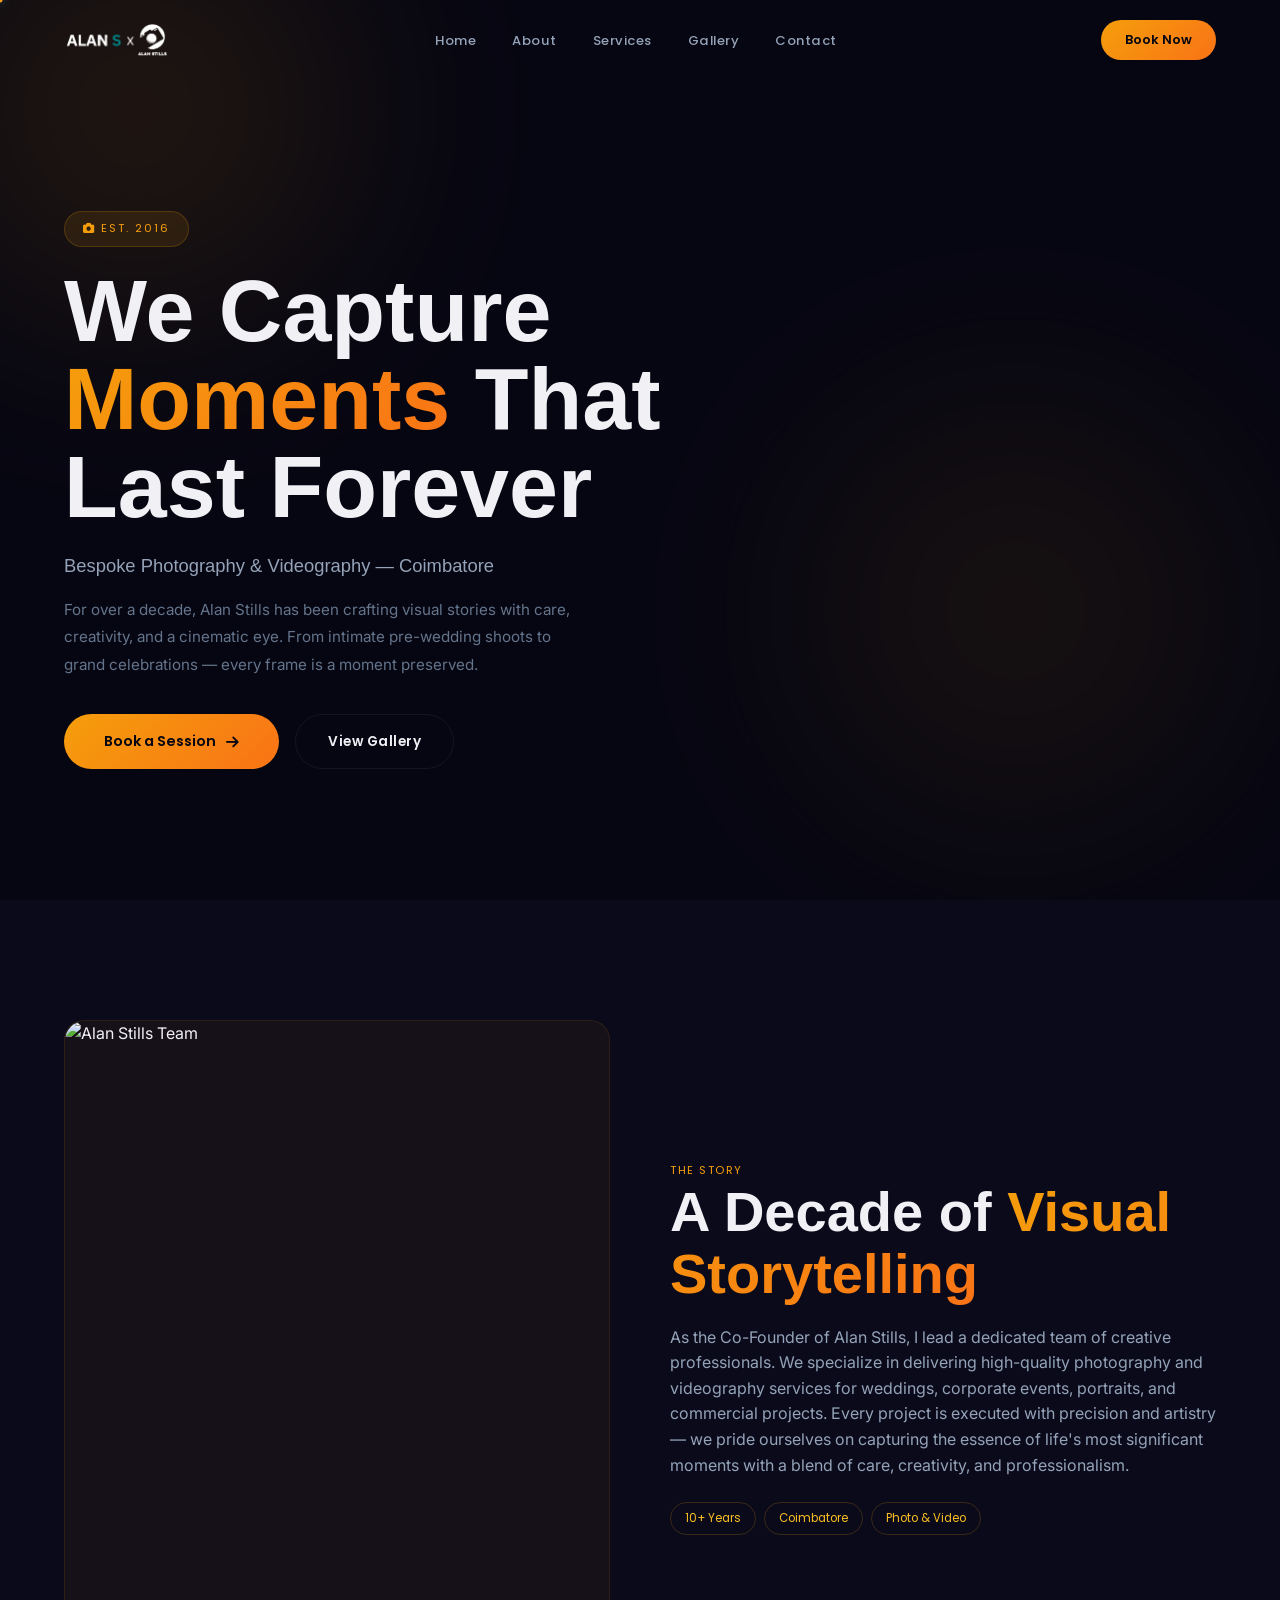
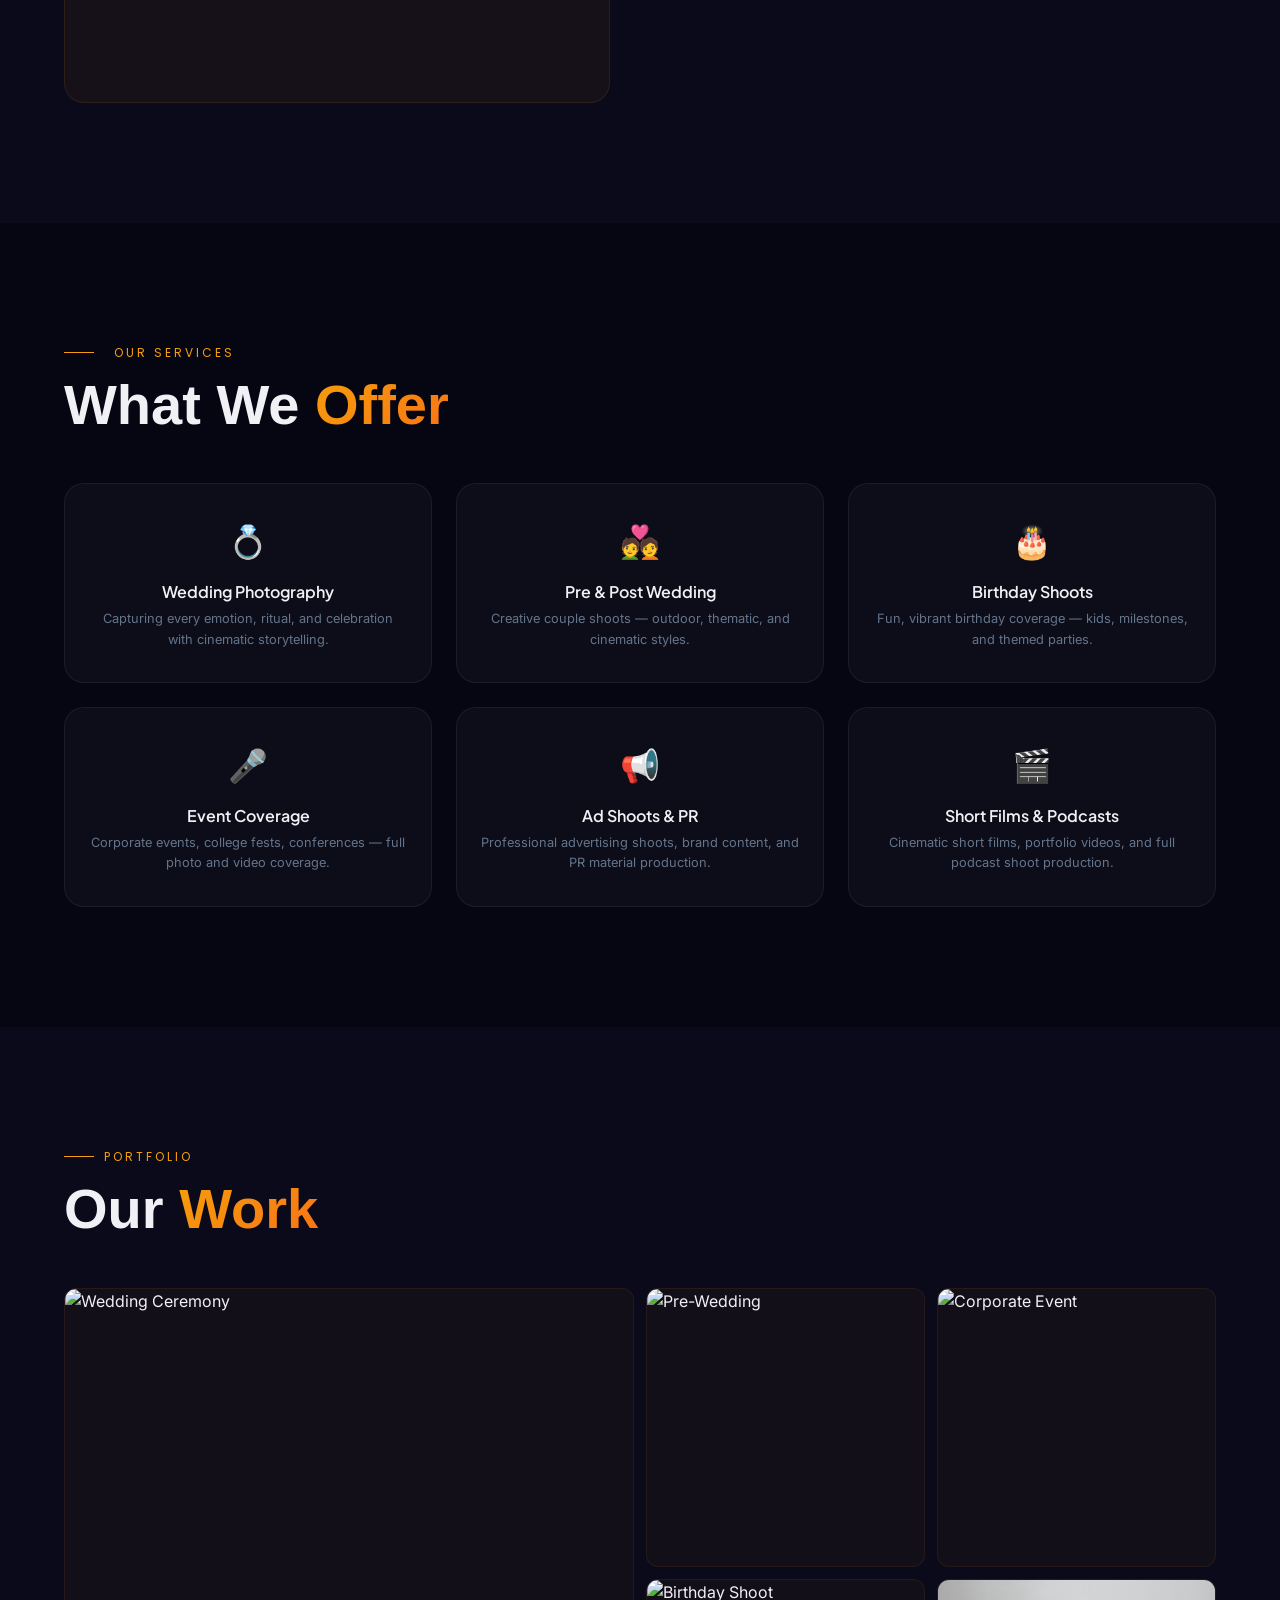
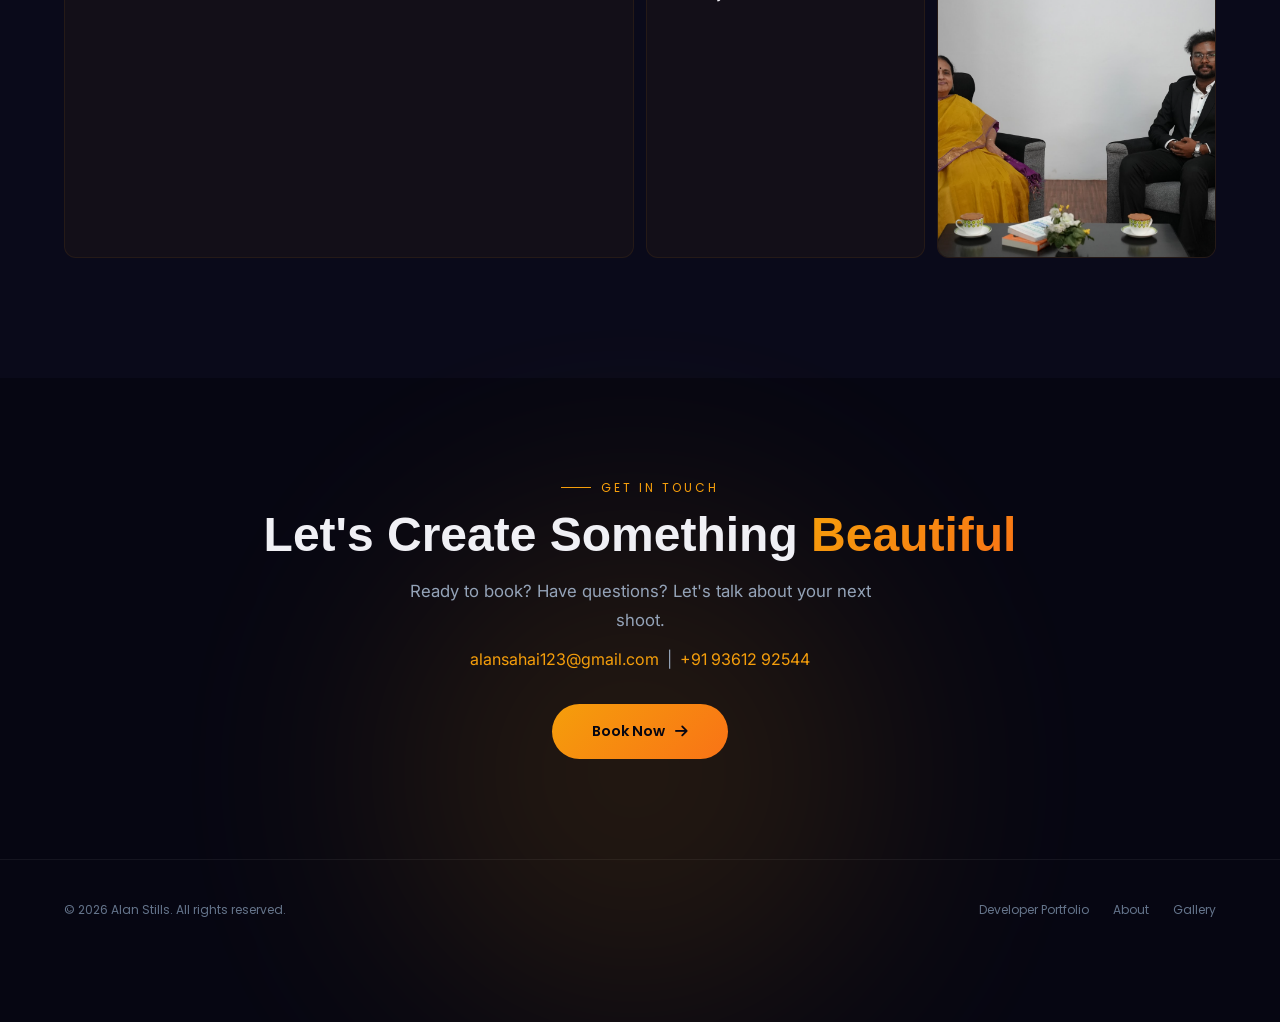
==== commit d4b6c080: "added ipr filing" ====
--- a/alanstills.html
+++ b/alanstills.html
@@ -410,10 +410,6 @@
             style="width:100%;height:100%;object-fit:cover;">
           <div class="g-overlay"><span>Pre-Wedding</span></div>
         </div>
-        <div class="gallery-item reveal-scale stagger-3"><img src="assets/gallery-3.jpg" alt="Short Film"
-            style="width:100%;height:100%;object-fit:cover;">
-          <div class="g-overlay"><span>Short Film</span></div>
-        </div>
         <div class="gallery-item reveal-scale stagger-4"><img src="assets/gallery-4.jpg" alt="Corporate Event"
             style="width:100%;height:100%;object-fit:cover;">
           <div class="g-overlay"><span>Corporate Event</span></div>
@@ -422,13 +418,9 @@
             style="width:100%;height:100%;object-fit:cover;">
           <div class="g-overlay"><span>Birthday Shoot</span></div>
         </div>
-        <div class="gallery-item reveal-scale stagger-1"><img src="assets/gallery-6.jpg" alt="Ad Campaign"
+        <div class="gallery-item reveal-scale stagger-2"><img src="assets/stills-podcast.png" alt="Podcast Studio"
             style="width:100%;height:100%;object-fit:cover;">
-          <div class="g-overlay"><span>Ad Campaign</span></div>
-        </div>
-        <div class="gallery-item reveal-scale stagger-2"><img src="assets/gallery-7.jpg" alt="Podcast Studio"
-            style="width:100%;height:100%;object-fit:cover;">
-          <div class="g-overlay"><span>Podcast Studio</span></div>
+          <div class="g-overlay"><span>Podcast</span></div>
         </div>
       </div>
     </div>
@@ -447,7 +439,7 @@
       <p class="reveal" style="margin-bottom:32px;text-align:center"><a href="mailto:alansahai123@gmail.com"
           style="color:#f59e0b">alansahai123@gmail.com</a> &nbsp;|&nbsp; <a href="tel:+919361292544"
           style="color:#f59e0b">+91 93612 92544</a></p>
-      <div class="reveal"><a href="mailto:alansahai123@gmail.com" class="btn-warm-lg">Book Now <i
+      <div class="reveal"><a href="https://wa.me/+919361292544" class="btn-warm-lg">Book Now <i
             class="fa-solid fa-arrow-right"></i></a></div>
     </div>
   </section>
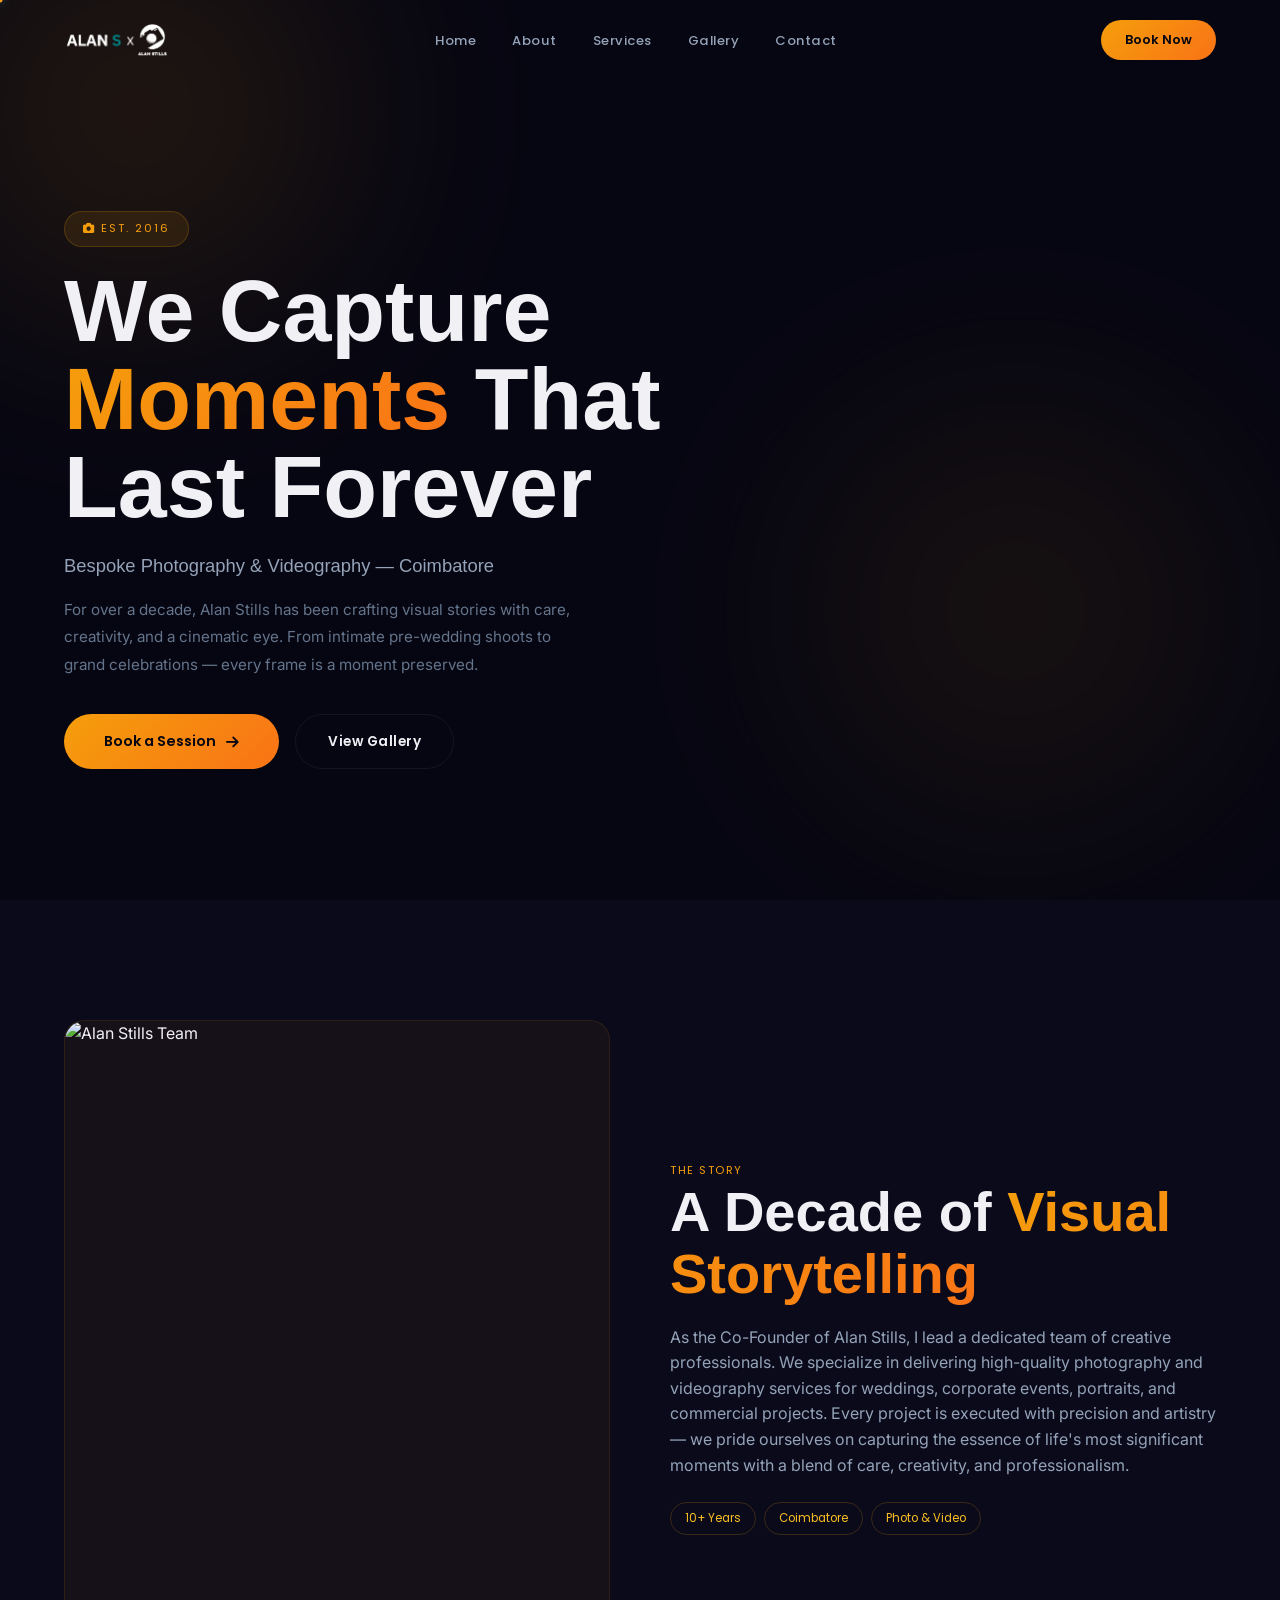
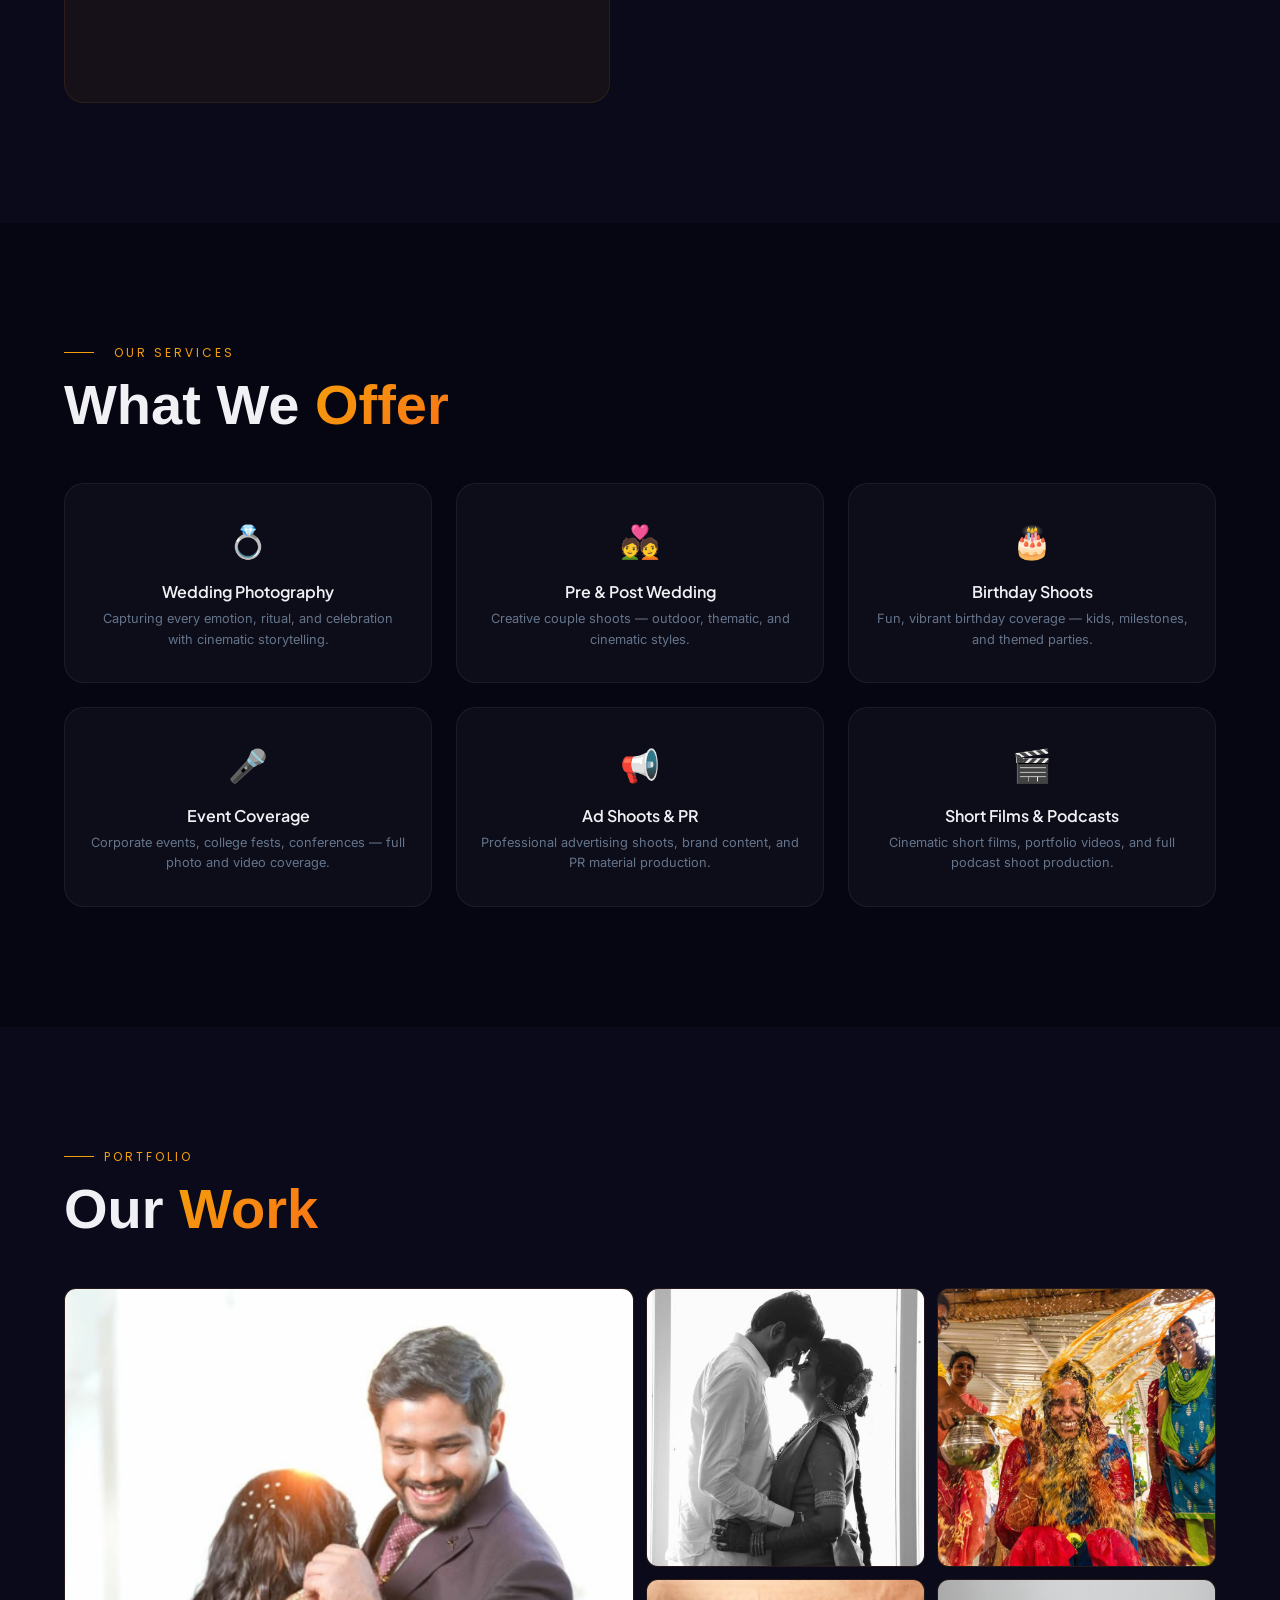
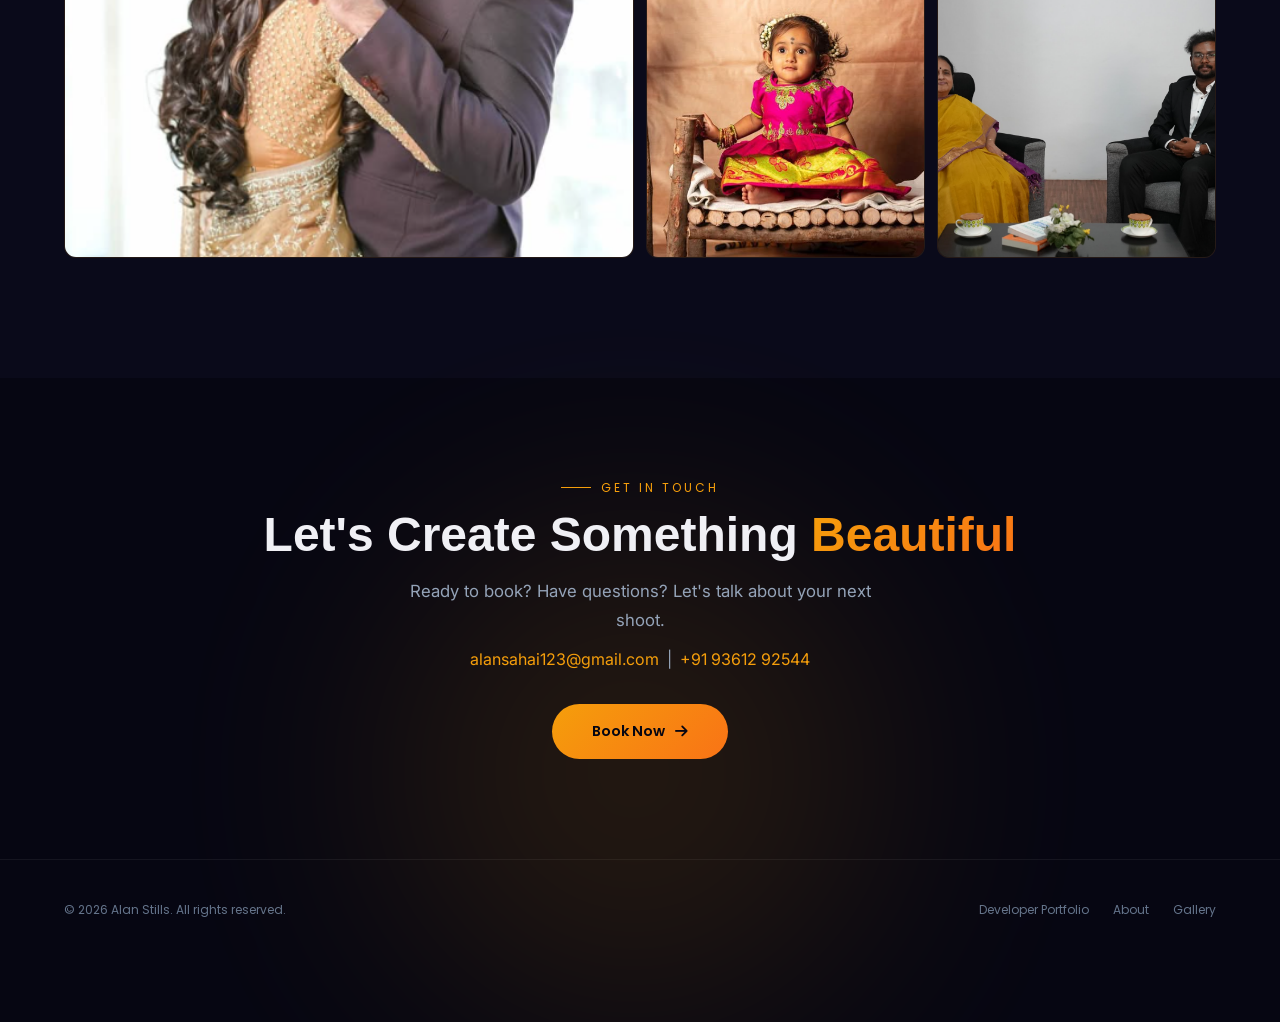
==== commit f48813a8: "fix- alanstills assets" ====
--- a/alanstills.html
+++ b/alanstills.html
@@ -402,19 +402,19 @@
           style="background:linear-gradient(135deg,#f59e0b,#f97316);-webkit-background-clip:text;-webkit-text-fill-color:transparent;background-clip:text;">Work</span>
       </h2>
       <div class="gallery-grid">
-        <div class="gallery-item reveal-scale stagger-1"><img src="assets/gallery-1.jpg" alt="Wedding Ceremony"
+        <div class="gallery-item reveal-scale stagger-1"><img src="assets/stills-1.png" alt="Wedding Ceremony"
             style="width:100%;height:100%;object-fit:cover;">
           <div class="g-overlay"><span>Wedding Ceremony</span></div>
         </div>
-        <div class="gallery-item reveal-scale stagger-2"><img src="assets/gallery-2.jpg" alt="Pre-Wedding"
+        <div class="gallery-item reveal-scale stagger-2"><img src="assets/stills-2.png" alt="Pre-Wedding"
             style="width:100%;height:100%;object-fit:cover;">
           <div class="g-overlay"><span>Pre-Wedding</span></div>
         </div>
-        <div class="gallery-item reveal-scale stagger-4"><img src="assets/gallery-4.jpg" alt="Corporate Event"
+        <div class="gallery-item reveal-scale stagger-4"><img src="assets/stills-3.png" alt="Corporate Event"
             style="width:100%;height:100%;object-fit:cover;">
           <div class="g-overlay"><span>Corporate Event</span></div>
         </div>
-        <div class="gallery-item reveal-scale stagger-5"><img src="assets/gallery-5.jpg" alt="Birthday Shoot"
+        <div class="gallery-item reveal-scale stagger-5"><img src="assets/stills-4.png" alt="Birthday Shoot"
             style="width:100%;height:100%;object-fit:cover;">
           <div class="g-overlay"><span>Birthday Shoot</span></div>
         </div>
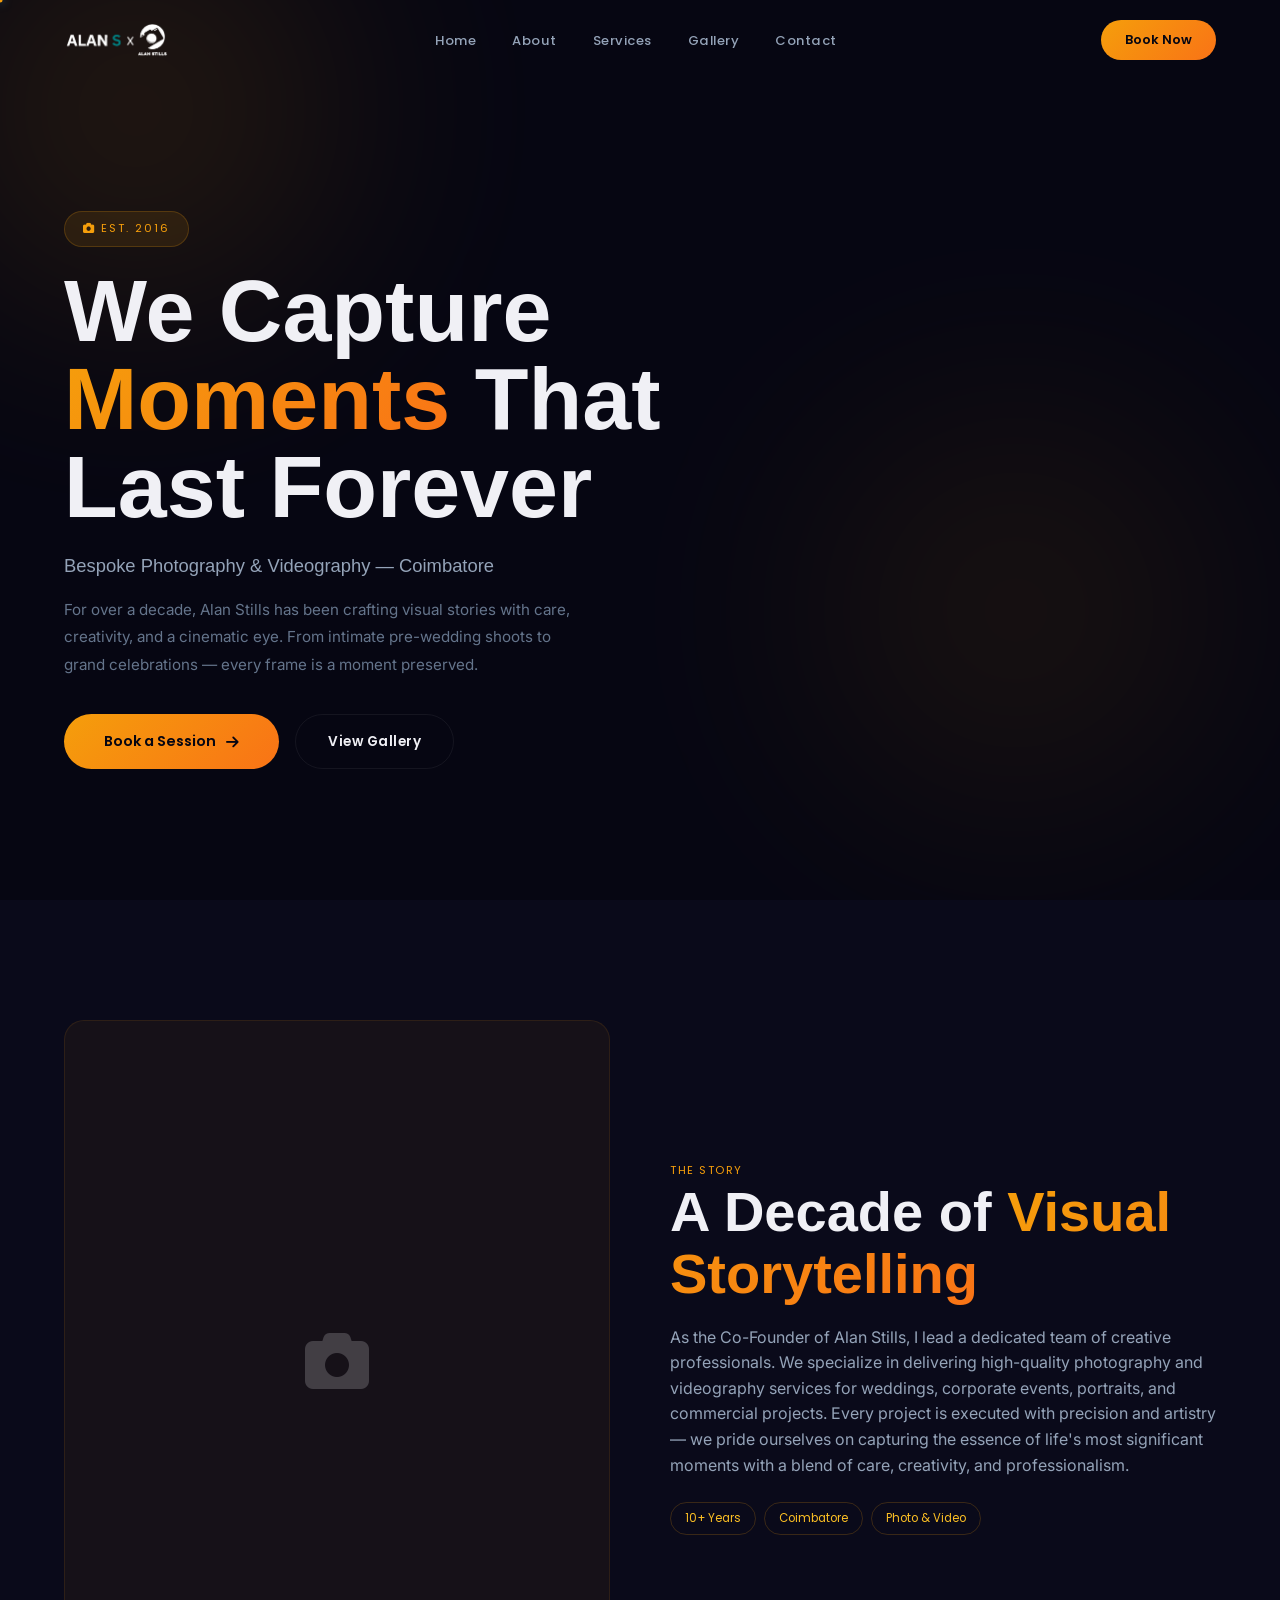
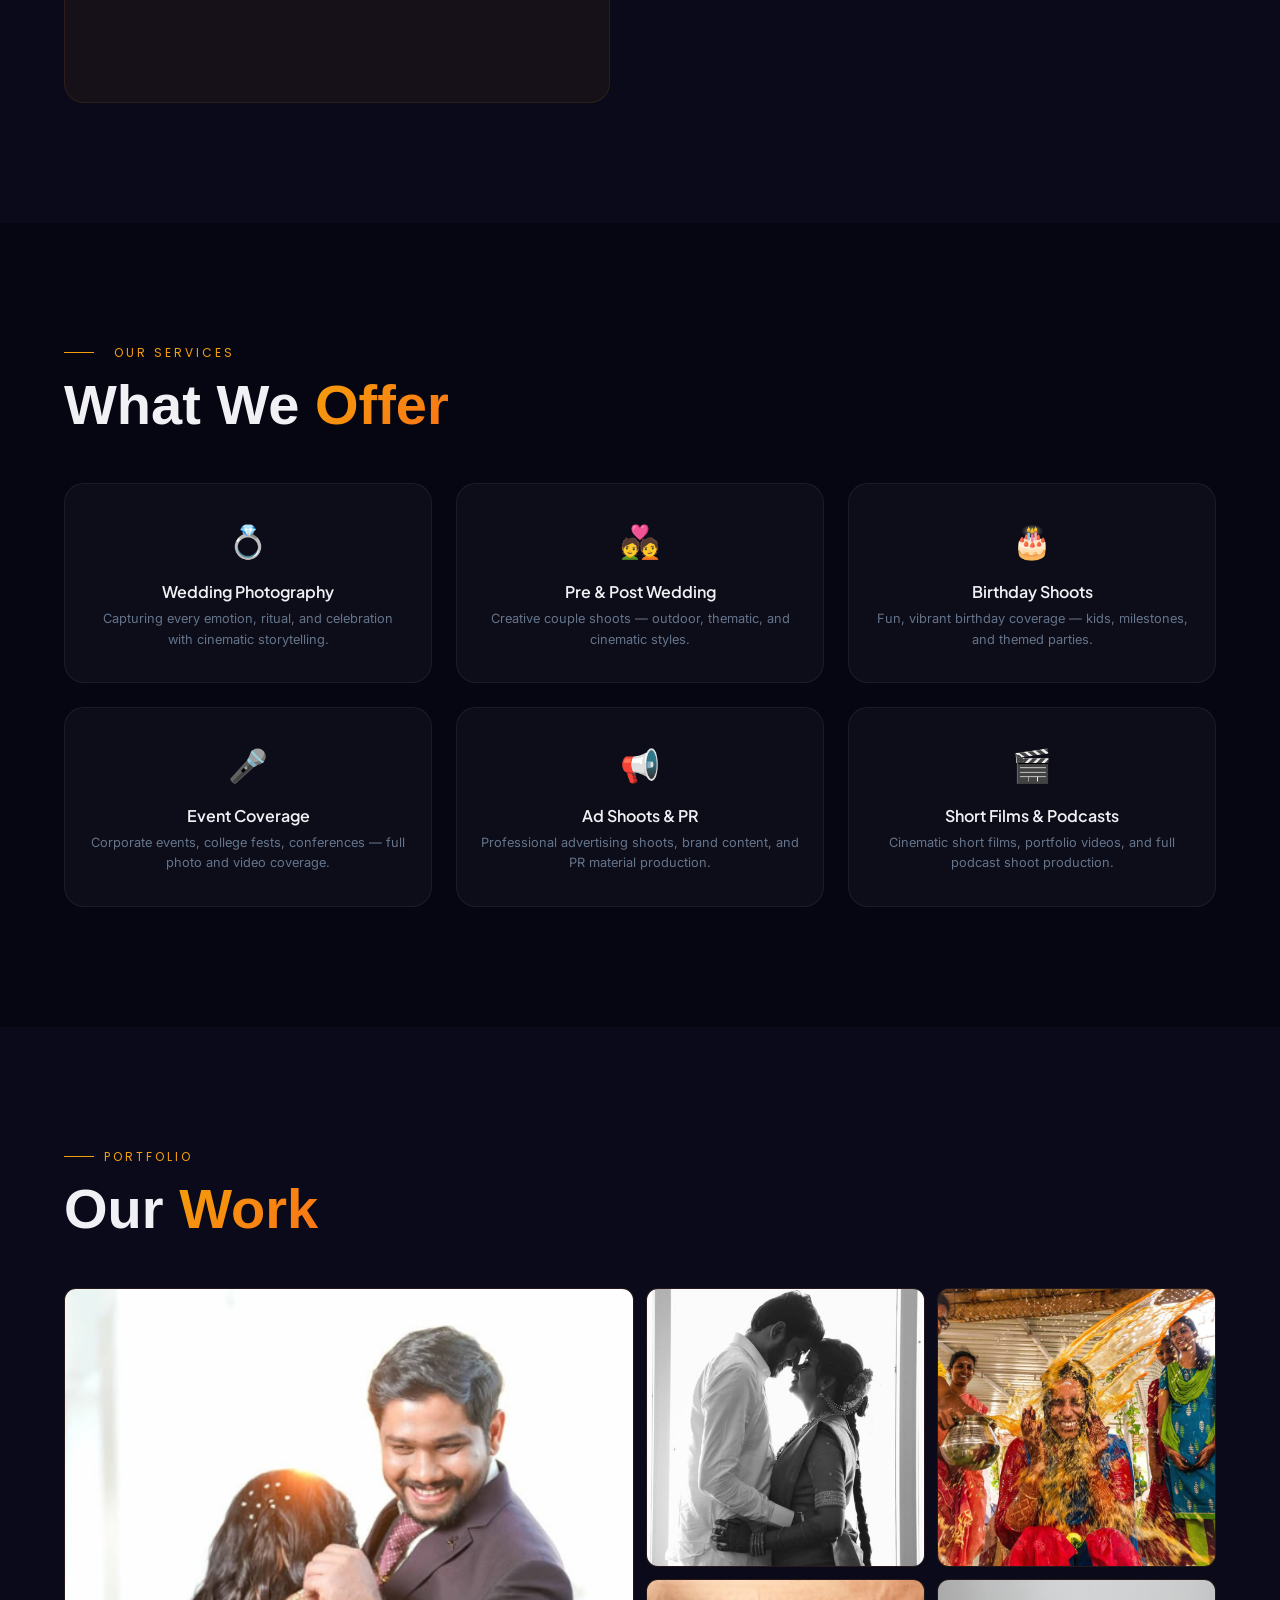
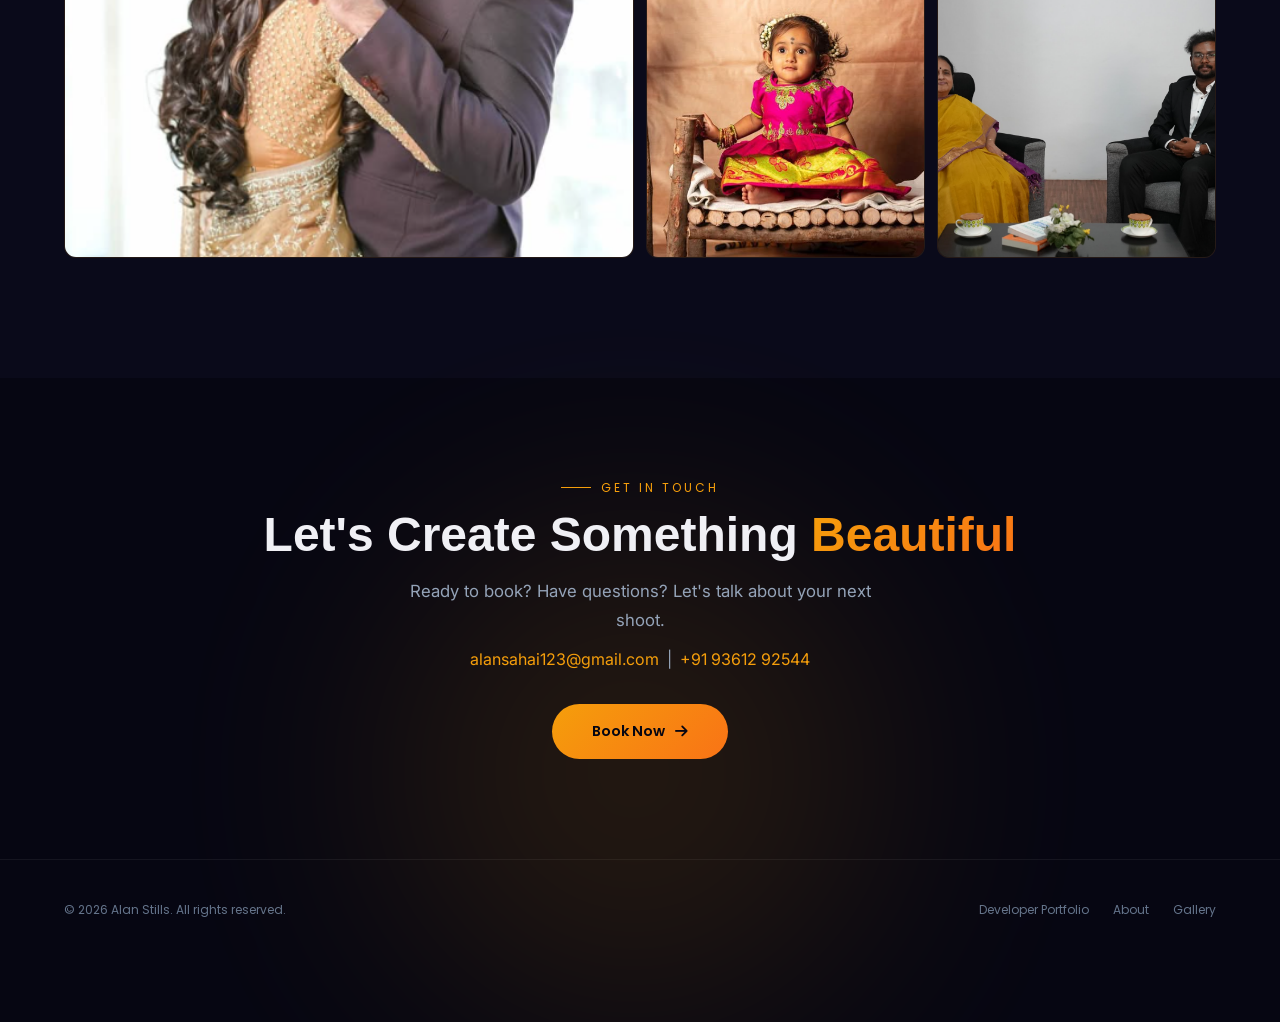
==== commit 719a9816: "fix - url without extension on addressbar" ====
--- a/alanstills.html
+++ b/alanstills.html
@@ -290,9 +290,9 @@
   <!-- Navbar -->
   <nav class="navbar" id="navbar">
     <div class="container">
-      <a href="index.html" class="nav-logo"><img src="assets/logo.png" alt="Alan S"></a>
+      <a href="/" class="nav-logo"><img src="assets/logo.png" alt="Alan S"></a>
       <div class="nav-links" id="navLinks">
-        <a href="index.html">Home</a>
+        <a href="/">Home</a>
         <a href="#about">About</a>
         <a href="#services">Services</a>
         <a href="#gallery">Gallery</a>
@@ -328,8 +328,9 @@
     <div class="container">
       <div class="stills-about-grid">
         <div class="reveal-left">
-          <div class="stills-about-img"><img src="assets/stills-about.jpg" alt="Alan Stills Team"
-              style="width:100%;height:100%;object-fit:cover;border-radius:var(--radius-lg);"></div>
+          <div class="stills-about-img">
+            <i class="fa-solid fa-camera icon-placeholder"></i>
+          </div>
         </div>
         <div class="stills-about-text reveal-right">
           <span class="founder-tag">The Story</span>
@@ -449,7 +450,7 @@
     <div class="container">
       <p>&copy; 2026 Alan Stills. All rights reserved.</p>
       <div class="footer-links">
-        <a href="index.html">Developer Portfolio</a>
+        <a href="/">Developer Portfolio</a>
         <a href="#about">About</a>
         <a href="#gallery">Gallery</a>
       </div>
